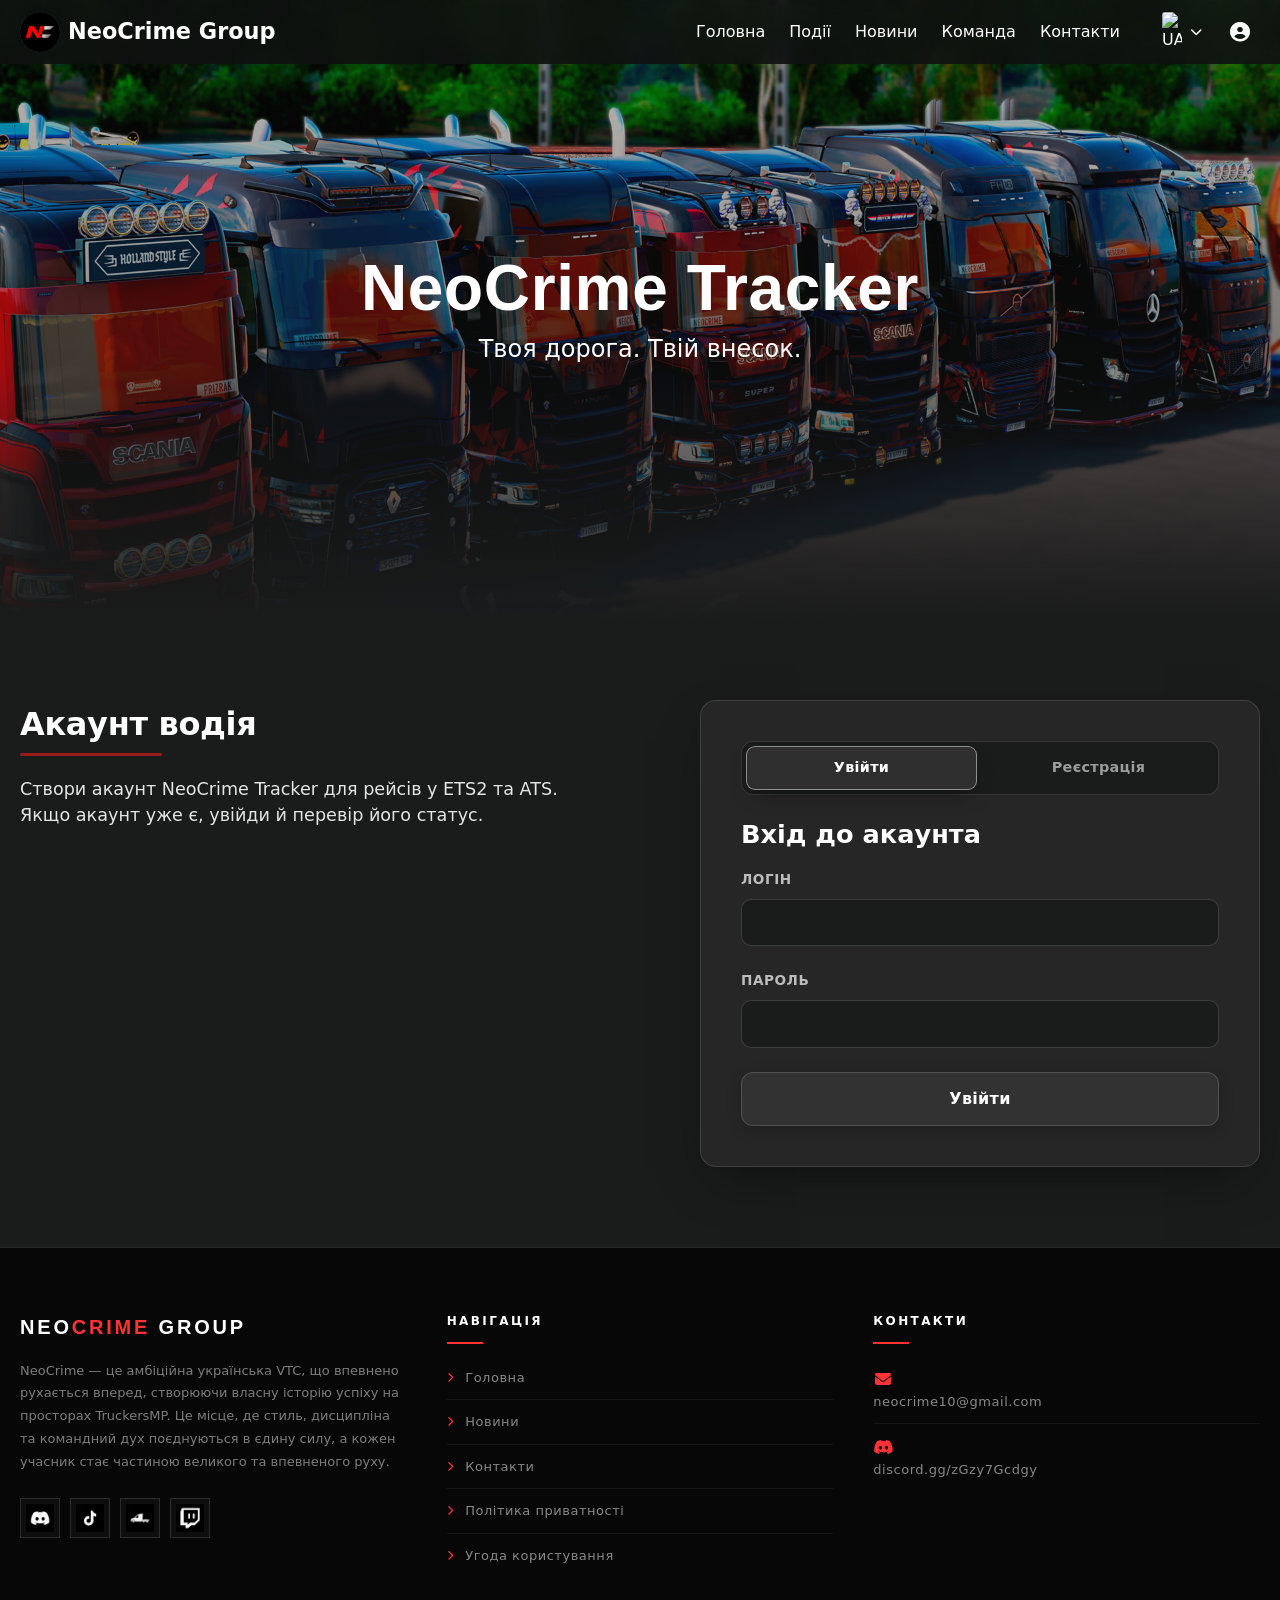
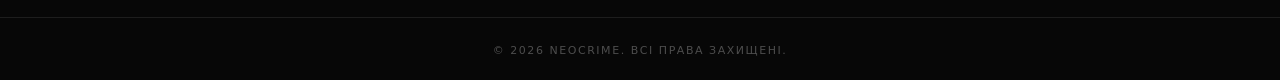
==== index.html @ faa4ca38 "Add files via upload" ====
<!DOCTYPE html>
<html lang="uk">
<head>
<meta charset="UTF-8">
<meta name="viewport" content="width=device-width, initial-scale=1.0">
<meta name="referrer" content="no-referrer">
<meta http-equiv="Content-Security-Policy" content="default-src 'none'; script-src 'self'; style-src 'self' https://fonts.googleapis.com https://cdnjs.cloudflare.com; font-src https://fonts.gstatic.com https://cdnjs.cloudflare.com; img-src 'self' data: https://flagcdn.com; connect-src https://api.neocrime.space; base-uri 'none'; form-action 'none'">
<link rel="icon" href="assets/logo.avif" type="image/avif">
<link rel="apple-touch-icon" href="assets/logo.avif">
<title>NeoCrime Tracker · Акаунт водія</title>
<meta name="description" content="NeoCrime Tracker — акаунт водія NeoCrime VTC для рейсів у ETS2 та ATS.">
<meta property="og:type" content="website">
<meta property="og:site_name" content="NeoCrime VTC">
<meta property="og:title" content="NeoCrime Tracker · Акаунт водія">
<meta property="og:description" content="NeoCrime Tracker — акаунт водія NeoCrime VTC для рейсів у ETS2 та ATS.">
<meta property="og:url" content="https://neocrime.space/tracker/">
<meta property="og:locale" content="uk_UA">
<meta property="og:locale:alternate" content="en_US">
<meta property="og:image" content="https://neocrime.space/images/logo.avif">
<meta name="theme-color" content="#000000">
<link rel="preconnect" href="https://fonts.googleapis.com">
<link rel="preconnect" href="https://fonts.gstatic.com" crossorigin>
<link href="https://fonts.googleapis.com/css2?family=Montserrat:wght@400;500;600;700;800&family=Orbitron:wght@600;700;800;900&display=swap" rel="stylesheet">
<link rel="stylesheet" href="https://cdnjs.cloudflare.com/ajax/libs/font-awesome/6.4.0/css/all.min.css">
<link rel="stylesheet" href="site.css">
<link rel="stylesheet" href="tracker.css">
<script src="site.js" defer></script>
<script src="tracker.js" defer></script>
</head>
<body>

<header class="site-header">
  <div class="header-inner">
    <a class="logo-link" href="https://neocrime.space/">
      <img alt="NeoCrime Logo" loading="lazy" width="40" height="40" decoding="async"
           src="assets/logo.avif">
      <h1>NeoCrime Group</h1>
    </a>

    <nav class="main-nav">
      <ul>
        <li><a class="nav-link" href="https://neocrime.space/">Головна</a></li>
        <li><a class="nav-link" href="/events">Події</a></li>
        <li><a class="nav-link" href="/news">Новини</a></li>
        <li><a class="nav-link" href="/team">Команда</a></li>
        <li><a class="nav-link" href="/contact">Контакти</a></li>
        <li class="header-actions">
          <div class="lang-switch-bw">
            <div class="current-lang">
              <img src="https://flagcdn.com/w40/ua.png" alt="UA">
              <i class="fas fa-chevron-down"></i>
            </div>
            <div class="lang-dropdown-bw">
              <a href="/tracker/eng"><img src="https://flagcdn.com/w40/gb.png" alt="EN"></a>
            </div>
          </div>
          <div class="account-switch-bw">
            <div class="current-account">
              <i class="fas fa-circle-user"></i>
            </div>
            <div class="account-dropdown-bw">
              <a href="https://api.neocrime.space/panel"><svg class="discord-icon" viewBox="0 0 127.14 96.36" xmlns="http://www.w3.org/2000/svg" width="16" height="16"><path fill="#5865F2" d="M107.7,8.07A105.15,105.15,0,0,0,81.47,0a72.06,72.06,0,0,0-3.36,6.83A97.68,97.68,0,0,0,49,6.83,72.37,72.37,0,0,0,45.64,0,105.89,105.89,0,0,0,19.39,8.09C2.79,32.65-1.71,56.6.54,80.21h0A105.73,105.73,0,0,0,32.71,96.36,77.7,77.7,0,0,0,39.6,85.25a68.42,68.42,0,0,1-10.85-5.18c.91-.66,1.8-1.34,2.66-2a75.57,75.57,0,0,0,64.32,0c.87.71,1.76,1.39,2.66,2a68.68,68.68,0,0,1-10.87,5.19,77,77,0,0,0,6.89,11.1A105.25,105.25,0,0,0,126.6,80.22h0C129.24,52.84,122.09,29.11,107.7,8.07ZM42.45,65.69C36.18,65.69,31,60,31,53s5-12.74,11.43-12.74S54,46,53.89,53,48.84,65.69,42.45,65.69Zm42.24,0C78.41,65.69,73.25,60,73.25,53s5-12.74,11.44-12.74S96.23,46,96.12,53,91.08,65.69,84.69,65.69Z"/></svg> Адмін панель</a>
            </div>
          </div>
        </li>
      </ul>
    </nav>

    <button class="burger-btn" aria-label="Меню">
      <svg viewBox="0 0 448 512" xmlns="http://www.w3.org/2000/svg">
        <path d="M0 96C0 78.3 14.3 64 32 64l384 0c17.7 0 32 14.3 32 32s-14.3 32-32 32L32 128C14.3 128 0 113.7 0 96zM0 256c0-17.7 14.3-32 32-32l384 0c17.7 0 32 14.3 32 32s-14.3 32-32 32L32 288c-17.7 0-32-14.3-32-32zM448 416c0 17.7-14.3 32-32 32L32 448c-17.7 0-32-14.3-32-32s14.3-32 32-32l384 0c17.7 0 32 14.3 32 32z"></path>
      </svg>
    </button>
  </div>
</header>

<div class="hero-photo-wrap">
  <img src="assets/hero.avif" alt="NeoCrime Tracker" loading="eager">
  <div class="hero-content">
    <h1>NeoCrime Tracker</h1>
    <p>Твоя дорога. Твій внесок.</p>
  </div>
</div>

<main class="tracker-section">
  <div class="tracker-grid">
    <div class="tracker-intro reveal">
      <h2>Акаунт водія</h2>
      <p>Створи акаунт NeoCrime Tracker для рейсів у ETS2 та ATS. Якщо акаунт уже є, увійди й перевір його статус.</p>
    </div>

    <section class="tracker-card reveal" aria-labelledby="account-title">
      <div class="modes" id="modes">
        <button type="button" data-mode="login" aria-controls="login" aria-pressed="true"><span data-i18n="login">Увійти</span></button>
        <button type="button" data-mode="register" aria-controls="register" aria-pressed="false"><span data-i18n="register">Реєстрація</span></button>
      </div>
      <h3 id="account-title">Вхід до акаунта</h3>
      <p id="notice" class="notice" role="status" aria-live="polite" hidden></p>

      <form id="login">
        <div class="form-field">
          <label for="login-username" data-i18n="username">Логін</label>
          <input id="login-username" name="login" type="text" autocomplete="username" required maxlength="32">
        </div>
        <div class="form-field">
          <label for="login-password" data-i18n="password">Пароль</label>
          <input id="login-password" name="password" type="password" autocomplete="current-password" required maxlength="128">
        </div>
        <button class="btn-hero btn-hero-primary" type="submit"><span data-i18n="login">Увійти</span></button>
      </form>

      <section id="register" hidden>
        <div id="verify">
          <p class="muted" data-i18n="discordHelp">Підтвердь Discord, щоб прив’язати його до свого акаунта трекера.</p>
          <button class="btn-hero btn-hero-discord" id="discord" type="button"><span data-i18n="discord">Підтвердити Discord</span></button>
          <button class="btn-hero" id="cancel" type="button" hidden><span data-i18n="cancel">Скасувати</span></button>
        </div>
        <form id="application" hidden>
          <p class="verified"><span><span data-i18n="verified">Discord підтверджено</span><strong id="discord-name"></strong></span></p>
          <div class="form-field">
            <label for="reg-login" data-i18n="username">Логін</label>
            <input id="reg-login" name="login" type="text" autocomplete="username" required minlength="3" maxlength="32" pattern="[a-zA-Z0-9][a-zA-Z0-9_.\-]{2,31}" aria-describedby="login-hint">
            <small class="hint" id="login-hint" data-i18n="loginHint">3–32 символи. Латиниця, цифри, крапка, дефіс і підкреслення.</small>
          </div>
          <div class="form-field">
            <label for="reg-nickname" data-i18n="nickname">Нікнейм</label>
            <input id="reg-nickname" name="nickname" type="text" autocomplete="nickname" required minlength="2" maxlength="40">
          </div>
          <div class="form-field">
            <label for="reg-password" data-i18n="password">Пароль</label>
            <input id="reg-password" name="password" type="password" autocomplete="new-password" required minlength="8" maxlength="128" aria-describedby="password-hint">
            <small class="hint" id="password-hint" data-i18n="passwordHint">Щонайменше 8 символів.</small>
          </div>
          <button class="btn-hero btn-hero-primary" type="submit"><span data-i18n="submit">Подати заявку</span></button>
          <button class="btn-hero" id="reconnect" type="button"><span data-i18n="reconnect">Змінити Discord</span></button>
        </form>
      </section>

      <section id="profile" hidden>
        <p id="nickname" class="nickname"></p>
        <p id="handle" class="muted"></p>
        <p id="account-state" class="account-state"></p>
        <p id="reason" class="muted" hidden></p>
        <div class="profile-actions">
          <button class="btn-hero btn-hero-primary" id="refresh" type="button"><span data-i18n="refresh">Оновити статус</span></button>
          <button class="btn-hero" id="logout" type="button"><span data-i18n="logout">Вийти</span></button>
        </div>
      </section>
      <noscript>Для входу й реєстрації потрібен JavaScript. / Sign-in and registration require JavaScript.</noscript>
    </section>
  </div>
</main>

<footer class="site-footer">
  <div class="footer-container">

    <div class="footer-col about-col">
      <div class="footer-logo">Neo<span>Crime</span>&nbsp;Group</div>
      <p>NeoCrime — це амбіційна українська VTC, що впевнено рухається вперед, створюючи власну історію успіху на просторах TruckersMP. Це місце, де стиль, дисципліна та командний дух поєднуються в єдину силу, а кожен учасник стає частиною великого та впевненого руху.</p>

      <div class="social-img-links">
        <a href="https://discord.gg/zGzy7Gcdgy" target="_blank"><img src="assets/social/1.avif" alt="Discord"></a>
        <a href="https://www.tiktok.com/@neocrime_vtc" target="_blank"><img src="assets/social/2.avif" alt="TikTok"></a>
        <a href="https://truckersmp.com/vtc/85940" target="_blank"><img src="assets/social/3.avif" alt="TruckersMP"></a>
        <a href="https://www.twitch.tv/neocrime_vtc" target="_blank"><img src="assets/social/4.avif" alt="TruckersHub"></a>
      </div>
    </div>

    <div class="footer-col nav-col">
      <h4>Навігація</h4>
      <ul>
        <li><a href="https://neocrime.space/">Головна</a></li>
        <li><a href="/news">Новини</a></li>
        <li><a href="/contact">Контакти</a></li>
        <li><a href="/privacy">Політика приватності</a></li>
        <li><a href="/terms">Угода користування</a></li>
      </ul>
    </div>

    <div class="footer-col contact-col">
      <h4>Контакти</h4>
      <ul>
        <li><i class="fas fa-envelope"></i> <a href="mailto:neocrime10@gmail.com">neocrime10@gmail.com</a></li>
        <li><i class="fab fa-discord"></i> <a href="https://discord.gg/zGzy7Gcdgy" target="_blank">discord.gg/zGzy7Gcdgy</a></li>
      </ul>
    </div>

  </div>

  <div class="footer-bottom">
    <p>&copy; 2026 NeoCrime. Всі права захищені.</p>
  </div>
</footer>

</body>
</html>
---- site.css ----
/* NeoCrime site styles — taken verbatim from index.html */

  *{ box-sizing: border-box; margin: 0; padding: 0; -webkit-tap-highlight-color: transparent; }

  :root{
    /* ===== Колірна палітра NeoCrime ===== */
    --primary: 0 72% 35%;            /* основний темно-червоний акцент (текст/іконки) */
    --primary-foreground: 0 0% 100%;
    --bg-dark: 0 0% 6%;              /* майже чорний фон сторінки */
  }

  html, body{
    width: 100%;
    overflow-x: hidden;
  }

  body{
  background-color: #1a1b1b; /* Новый тёмно-серый цвет */
  color: #fff;
  font-family: 'Montserrat', ui-sans-serif, system-ui, -apple-system, sans-serif;
  line-height: 1.5;
}

  a{ color: inherit; text-decoration: none; }
  button{ font: inherit; cursor: pointer; }

  .text-primary{ color: hsl(var(--primary)); }

  .site-header{
  position: fixed;
  top: 0;
  left: 0;
  z-index: 50;
  width: 100%;
  padding: 0.75rem 1.25rem;
  background-color: rgba(15, 16, 16, 0.88); /* Цвет #1a1b1b, затемнено и менее прозрачно */
  backdrop-filter: blur(14px);
  -webkit-backdrop-filter: blur(14px);
}
  .header-inner{
    display: flex;
    justify-content: space-between;
    align-items: center;
    width: 100%;
    max-width: 1552px;
    margin: 0 auto;
  }
  .logo-link{
    display: flex;
    align-items: center;
    gap: 0.5rem;
  }
  .logo-link img{
    width: 40px;
    height: 40px;
    border-radius: 9999px;
    display: block;
    background-color: rgba(255,255,255,0.08);
  }
  .logo-link h1{
    font-size: 1.4rem;
    font-weight: 700;
    color: #fff;
  }
  .main-nav ul{
    align-items: center;
    display: flex;
    gap: 1.5rem;
    list-style: none;
  }
  @media (max-width: 768px){
    .main-nav ul{ align-items: stretch; }
  }

  /* Оновлені посилання хедера з анімацією підкреслення */
  .nav-link{
    color: #fff;
    font-weight: 500;
    position: relative;
    padding-bottom: 4px;
  }
  .nav-link::after{
    content: '';
    position: absolute;
    width: 0;
    height: 2px;
    bottom: 0;
    left: 0;
    background-color: hsl(var(--primary)); /* Тёмно-красная полоска */
    transition: width 0.3s ease;
  }
  .nav-link:hover::after{
    width: 100%;
  }

  /* Обгортка для перемикача мови + кнопки акаунту —
     тримає їх в один горизонтальний ряд і на десктопі, і на мобілці */
  .header-actions{
    display: flex;
    align-items: center;
    gap: 0.5rem;
    margin-left: 0.5rem;
  }

  /* ===== ПЕРЕМИКАЧ МОВИ ===== */
.lang-switch-bw {
    position: relative;
    display: flex;
    align-items: center;
    height: 40px;
    padding: 0 10px;
    border: none;
    border-radius: 9999px;
    cursor: pointer;
    transition: 0.3s;
  }
  .lang-switch-bw:hover {
    background-color: rgba(255, 255, 255, 0.1);
  }
  .current-lang {
    display: flex;
    align-items: center;
    gap: 8px;
  }
  .current-lang img, .lang-dropdown-bw img {
    width: 20px;
    height: auto;
    border-radius: 3px;
    display: block;
  }
  .current-lang i {
    font-size: 12px;
    color: #ffffff;
    transition: 0.3s;
  }
  .lang-switch-bw:hover .current-lang i {
    transform: rotate(180deg);
  }
  .lang-dropdown-bw {
    position: absolute;
    top: 140%;
    left: 50%;
    transform: translateX(-50%) translateY(10px);
    background: rgba(12, 12, 12, 0.95);
    border: 1px solid rgba(255, 255, 255, 0.1);
    border-radius: 15px;
    padding: 10px 15px;
    display: flex;
    flex-direction: column;
    align-items: center;
    gap: 10px;
    opacity: 0;
    visibility: hidden;
    transition: all 0.3s ease;
    backdrop-filter: blur(5px);
  }
  .lang-switch-bw:hover .lang-dropdown-bw {
    opacity: 1;
    visibility: visible;
    transform: translateX(-50%) translateY(0);
  }
  .lang-dropdown-bw a {
    display: block;
    transition: 0.3s;
  }
  .lang-dropdown-bw a:hover {
    transform: scale(1.15);
  }
  .account-switch-bw {
    position: relative;
    display: flex;
    align-items: center;
    justify-content: center;
    width: 40px;
    height: 40px;
    border: none;
    border-radius: 50%;
    cursor: pointer;
    transition: 0.3s;
  }
  .account-switch-bw:hover { background-color: rgba(255, 255, 255, 0.1); }
  .current-account { display: flex; align-items: center; }
  .current-account i.fa-circle-user { font-size: 20px; color: #ffffff; }
  .account-dropdown-bw {
    position: absolute;
    top: 140%;
    left: 50%;
    transform: translateX(-50%) translateY(10px);
    background: rgba(12, 12, 12, 0.95);
    border: 1px solid rgba(255, 255, 255, 0.1);
    border-radius: 15px;
    padding: 8px;
    min-width: 220px;
    display: flex;
    flex-direction: column;
    gap: 4px;
    opacity: 0;
    visibility: hidden;
    transition: all 0.3s ease;
    backdrop-filter: blur(5px);
    z-index: 60;
  }
  .account-switch-bw:hover .account-dropdown-bw {
    opacity: 1;
    visibility: visible;
    transform: translateX(-50%) translateY(0);
  }
  .account-dropdown-bw a {
    display: flex;
    align-items: center;
    gap: 10px;
    padding: 10px 14px;
    border-radius: 10px;
    font-size: 14px;
    font-weight: 500;
    color: #e5e5e5;
    white-space: nowrap;
    transition: 0.3s;
  }
  .account-dropdown-bw a:hover { background-color: rgba(255, 255, 255, 0.08); color: #fff; }
  .account-dropdown-bw a i { color: hsl(var(--primary)); font-size: 13px; width: 16px; text-align: center; }


  .burger-btn{
    display: none;
    background: transparent;
    border: none;
    padding: 0.5rem;
    border-radius: 9999px;
    transition: background-color 0.2s ease;
  }
  /* hover-стиль лише для пристроїв із реальним курсором (миша) —
     на дотикових екранах :hover інакше "залипає" після тапу */
  @media (hover: hover) {
    .burger-btn:hover{ background-color: rgba(255,255,255,0.08); }
  }
  .burger-btn svg{ width: 28px; height: 28px; fill: #fff; }

  @media (max-width: 768px){
    .main-nav{ display: none; }
    .burger-btn{ display: flex; }

    /* ДОДАНО: бургер-меню */
    .main-nav.active{
      display: block;
      position: absolute;
      top: 100%;
      left: 0;
      width: 100%;
      background: rgba(15, 16, 16, 0.97);
      backdrop-filter: blur(14px);
      -webkit-backdrop-filter: blur(14px);
    }
    .main-nav.active ul{
      flex-direction: column;
      gap: 0;
      padding: 0.5rem 1.25rem 1.25rem;
    }
    .main-nav.active .nav-link{
      display: block;
      padding: 0.85rem 0;
      border-bottom: 1px solid rgba(255,255,255,0.08);
    }
    .main-nav.active .header-actions{
      justify-content: center;
      gap: 1rem;
      margin: 1rem 0 0.25rem;
    }
    body.nav-open{ overflow: hidden; }
  }

  .hero-video-wrap{
  position: relative;
  width: 100%;
  height: 620px;
  overflow: hidden;
  background-color: #1a1b1b; /* Цвет под видео */
}

/* Плавный бесшовный переход из видео в новый фон страницы */
.hero-video-wrap::after{
  content: "";
  position: absolute;
  inset: 0;
  background: linear-gradient(180deg, rgba(26, 27, 27, 0.1) 0%, rgba(26, 27, 27, 0.4) 60%, rgba(26, 27, 27, 1) 100%);
  z-index: 20;
  pointer-events: none;
}
  .hero-video-wrap video{
    position: absolute;
    top: 0;
    left: 0;
    width: 100%;
    height: 100%;
    object-fit: cover;
  }

  /* ===== КНОПКА ЗВУКУ НА ВІДЕО ===== */
  .sound-toggle-btn{
    position: absolute;
    bottom: 24px;
    right: 24px;
    z-index: 45;
    width: 44px;
    height: 44px;
    box-sizing: border-box;
    display: flex;
    align-items: center;
    justify-content: center;
    background: rgba(90, 90, 90, 0.4);
    border: none;
    outline: none;
    border-radius: 12px;
    backdrop-filter: blur(8px);
    -webkit-backdrop-filter: blur(8px);
    cursor: pointer;
    padding: 0;
    box-shadow: 0 4px 15px rgba(0, 0, 0, 0.2);
    transform-origin: 50% 50%;
    transform: scale(1);
    transition: background 0.35s ease, box-shadow 0.35s ease, transform 0.28s cubic-bezier(0.34, 1.56, 0.64, 1);
  }
  .sound-toggle-btn:focus-visible{
    box-shadow: 0 4px 15px rgba(0, 0, 0, 0.25), 0 0 0 2px rgba(255, 255, 255, 0.4);
  }
  .sound-toggle-btn:hover{
    background: rgba(110, 110, 110, 0.5);
    box-shadow: 0 6px 18px rgba(0, 0, 0, 0.28);
    transform: scale(1.08);
  }
  .sound-toggle-btn:active{
    transform: scale(0.9);
    transition-duration: 0.12s;
  }
  .sound-toggle-btn svg{
    position: absolute;
    top: 50%;
    left: 50%;
    width: 22px;
    height: 22px;
    transform-origin: 50% 50%;
    transition: opacity 0.32s ease, transform 0.32s cubic-bezier(0.34, 1.56, 0.64, 1), color 0.35s ease;
  }
  .sound-toggle-btn .icon-on{
    opacity: 1;
    color: #ffffff;
    transform: translate(-50%, -50%) scale(1) rotate(0deg);
  }
  .sound-toggle-btn .icon-off{
    opacity: 0;
    color: hsl(var(--primary));
    transform: translate(-50%, -50%) scale(0.5) rotate(-20deg);
  }
  .sound-toggle-btn.is-muted .icon-on{
    opacity: 0;
    transform: translate(-50%, -50%) scale(0.5) rotate(20deg);
  }
  .sound-toggle-btn.is-muted .icon-off{
    opacity: 1;
    transform: translate(-50%, -50%) scale(1) rotate(0deg);
  }
  @media (max-width: 767px){
    .sound-toggle-btn{
      bottom: 16px;
      right: 16px;
      width: 40px;
      height: 40px;
    }
  }
  
  .hero-content{
    position: absolute;
    inset: 0;
    display: flex;
    flex-direction: column;
    justify-content: center;
    align-items: center;
    z-index: 30;
    text-align: center;
    padding: 0 1rem;
  }
  .hero-content h1{
    font-size: 2.75rem;
    font-weight: 800;
    color: #fff;
    letter-spacing: -0.02em;
  }
  .hero-content h1 .hero-emoji{
    display: inline-block;
    height: 0.78em;
    width: auto;
    vertical-align: -0.08em;
    margin-left: 0.18em;
  }
  .hero-content p{
    margin-top: 0.5rem;
    font-size: 1.15rem;
    color: #fff;
    font-weight: 500;
  }
  @media (min-width: 768px){
    .hero-content h1{ font-size: 4rem; }
    .hero-content p{ font-size: 1.5rem; }
  }

  .hero-buttons{
    display: flex;
    gap: 1rem;
    margin-top: 2rem;
  }

  /* ===== ЄДИНИЙ СТИЛЬ КНОПОК ===== */
  .btn-hero {
    display: inline-block;
    padding: 14px 32px;
    font-size: 16px;
    font-weight: 600;
    color: #ffffff;
    background: rgba(255, 255, 255, 0.06);
    border: 1px solid rgba(255, 255, 255, 0.15);
    border-radius: 12px;
    backdrop-filter: blur(8px);
    -webkit-backdrop-filter: blur(8px);
    transition: background 0.35s cubic-bezier(0.23, 1, 0.32, 1), border-color 0.35s cubic-bezier(0.23, 1, 0.32, 1), box-shadow 0.35s cubic-bezier(0.23, 1, 0.32, 1);
    text-align: center;
    text-decoration: none;
    letter-spacing: 0.3px;
    box-shadow: 0 4px 15px rgba(0, 0, 0, 0.2);
    cursor: pointer;
    white-space: nowrap;
  }

  .btn-hero:hover {
    background: rgba(255, 255, 255, 0.12);
    border-color: rgba(255, 255, 255, 0.4);
    box-shadow: 0 8px 30px rgba(0, 0, 0, 0.3);
    color: #ffffff;
  }

  .btn-hero:active {
    background: rgba(255, 255, 255, 0.16);
  }

  @media (max-width: 480px){
    .btn-hero{
      padding: 12px 20px;
      font-size: 14px;
    }
  }

  /* ===== ABOUT US & STATS ===== */
  .about-section{
    width: 100%;
    max-width: 1552px;
    margin: 0 auto;
    padding: 4rem 1.25rem;
  }
  .custom-underline{
    position: relative;
    display: inline-block;
    font-size: 2rem;
    font-weight: 700;
    padding-bottom: 0.5rem;
    letter-spacing: -0.01em;
  }
  .custom-underline::after{
    content: "";
    position: absolute;
    left: 0;
    bottom: 0;
    width: 60%;
    height: 3px;
    background: hsl(var(--primary));
    border-radius: 2px;
  }
  .about-text{
    margin-top: 1.25rem;
    color: #e5e5e5;
    font-size: 1.1rem;
    max-width: 900px;
  }

  /* Стили для блока красивых белых чисел (как на референсе) */
  .stats-grid {
    display: flex;
    flex-wrap: wrap;
    justify-content: center;
    gap: 2rem;
    margin-top: 4.5rem;
    text-align: center;
  }
  .stats-grid .stat-item {
    flex: 0 1 200px;
  }
  .stat-item {
    display: flex;
    flex-direction: column;
    gap: 0.35rem;
    align-items: center;
    text-align: center;
  }
  .stat-number {
    font-size: 3rem;
    font-weight: 700;
    color: #ffffff; /* Белые числа */
    line-height: 1;
    letter-spacing: -0.02em;
  }
  .stat-label {
    font-size: 0.95rem;
    color: #9c9c9c; /* Серые аккуратные подписи */
    font-weight: 500;
  }

  @media (max-width: 992px) {
    .stats-grid {
      gap: 2.5rem 1.5rem;
    }
  }
  @media (max-width: 480px) {
    .stats-grid {
      gap: 2rem;
    }
    .stat-number {
      font-size: 2.5rem;
    }
  }

  /* ===== БЛОК НАШІ ПЕРЕВАГИ ===== */
  .benefits-section {
    width: 100%;
    max-width: 1552px;
    margin: 0 auto;
    padding: 5rem 1.25rem;
    text-align: left; /* Выравнивание по левому краю как в Про нас */
  }
  .benefits-header {
    margin-bottom: 3.5rem;
  }
  .benefits-header h2 {
    font-size: 2rem; /* Размер 1 в 1 как в Про нас */
    font-weight: 700;
    position: relative;
    display: inline-block;
    padding-bottom: 0.5rem;
    letter-spacing: -0.01em;
    color: #fff;
  }
  .benefits-header h2::after {
    content: "";
    position: absolute;
    bottom: 0;
    left: 0; /* Линия начинается слева */
    width: 60%; /* Длина линии 1 в 1 как в Про нас */
    height: 3px;
    background: hsl(var(--primary)); /* Красная полоска */
    border-radius: 2px;
  }
  .benefits-subtitle {
    margin-top: 1.25rem; /* Отступ и стиль текста 1 в 1 как в Про нас */
    color: #e5e5e5;
    font-size: 1.1rem;
    max-width: 900px;
    font-weight: 400;
  }
  .benefits-grid {
    display: grid;
    grid-template-columns: repeat(4, 1fr);
    gap: 1.5rem;
  }
  .benefit-card {
    background-color: #262626;
    backdrop-filter: blur(8px);
    -webkit-backdrop-filter: blur(8px);
    border: 1px solid rgba(255, 255, 255, 0.12);
    border-radius: 12px;
    overflow: hidden;
    text-align: left;
    display: flex;
    flex-direction: column;
    position: relative;
    cursor: pointer;
    transition: transform 0.3s cubic-bezier(0.25, 1, 0.5, 1);
  }
  /* Анимация увеличения карточки преимуществ */
  
  /* Красная полоска на дне карточки преимуществ */
  .benefit-card::after {
    content: "";
    position: absolute;
    bottom: 0;
    left: 0;
    width: 0;
    height: 4px;
    background-color: hsl(var(--primary));
    transition: width 0.3s ease;
  }
  .benefit-card:hover::after {
    width: 100%;
  }
  .benefit-img {
    width: 100%;
    height: 180px;
    object-fit: cover;
    display: block;
  }
  .benefit-content {
    padding: 1.5rem;
    display: flex;
    flex-direction: column;
    gap: 0.4rem;
  }
  .benefit-num {
    font-size: 0.85rem;
    font-weight: 700;
    color: hsl(var(--primary)); /* Красный цвет для номера */
  }
  .benefit-title {
    font-size: 1.15rem;
    font-weight: 700;
    text-transform: uppercase;
    letter-spacing: 0.02em;
    color: #fff;
  }
  .benefit-desc {
    font-size: 0.9rem;
    color: #bcbcbc;
    line-height: 1.6;
    margin-top: 0.25rem;
  }

  /* Адаптивность для планшетов и мобилок */
  @media (max-width: 1024px) {
    .benefits-grid {
      grid-template-columns: repeat(2, 1fr);
      gap: 1.5rem;
    }
  }
  @media (max-width: 640px) {
    .benefits-grid {
      grid-template-columns: 1fr;
    }
    .benefits-header h2 {
      font-size: 2rem;
    }
  }
/* ===== БЛОК ОСТАННІ НОВИНИ ===== */
  .news-section {
    width: 100%;
    max-width: 1552px;
    margin: 0 auto;
    padding: 5rem 1.25rem;
    text-align: left;
  }
  /* Флекс-контейнер для заголовка и кнопки "Всі новини" */
  .news-header-flex {
    display: flex;
    justify-content: space-between;
    align-items: center;
    gap: 1.5rem;
  }
  /* btn-all-news використовує стиль btn-hero */
  .btn-all-news {
    display: inline-block;
    padding: 14px 32px;
    font-size: 16px;
    font-weight: 600;
    color: #ffffff;
    background: rgba(255, 255, 255, 0.06);
    border: 1px solid rgba(255, 255, 255, 0.15);
    border-radius: 50px;
    backdrop-filter: blur(8px);
    -webkit-backdrop-filter: blur(8px);
    transition: all 0.4s cubic-bezier(0.23, 1, 0.32, 1);
    text-align: center;
    text-decoration: none;
    letter-spacing: 0.3px;
    box-shadow: 0 4px 15px rgba(0, 0, 0, 0.2);
    white-space: nowrap;
  }
  .btn-all-news:hover {
    background: rgba(255, 255, 255, 0.12);
    border-color: rgba(255, 255, 255, 0.4);
    transform: scale(1.06);
    box-shadow: 0 8px 30px rgba(0, 0, 0, 0.3);
    color: #ffffff;
  }
  .btn-all-news:active {
    transform: scale(0.97);
  }

  /* Адаптивность шапки новостей для мобилок */
  @media (max-width: 640px) {
    .news-header-flex {
      flex-direction: column;
      align-items: flex-start;
      gap: 1.25rem;
    }
    .btn-all-news {
      width: 100%; /* На мобилках кнопка растянется во всю ширину для удобства нажатия */
    }
  }
  .news-grid {
    display: grid;
    grid-template-columns: repeat(3, 1fr);
    gap: 1.5rem;
    margin-top: 3.5rem;
  }
  .news-card {
    background-color: #262626;
    backdrop-filter: blur(8px);
    -webkit-backdrop-filter: blur(8px);
    border: 1px solid rgba(255, 255, 255, 0.12);
    border-radius: 12px;
    overflow: hidden;
    text-align: left;
    display: flex;
    flex-direction: column;
    position: relative;
    cursor: pointer;
    transition: transform 0.3s cubic-bezier(0.25, 1, 0.5, 1);
  }
  /* Анимация увеличения карточки */
  
  /* Анимация красной полоски слева направо на дне карточки */
  .news-card::after {
    content: "";
    position: absolute;
    bottom: 0;
    left: 0;
    width: 0;
    height: 4px;
    background-color: hsl(var(--primary));
    transition: width 0.3s ease;
  }
  .news-card:hover::after {
    width: 100%;
  }
  .news-img {
    width: 100%;
    height: 200px;
    object-fit: cover;
    display: block;
  }
  .news-content {
    padding: 1.5rem;
    display: flex;
    flex-direction: column;
    flex-grow: 1;
  }
  .news-title {
    font-size: 1.25rem;
    font-weight: 700;
    color: #fff;
    line-height: 1.3;
    margin-bottom: 0.5rem;
  }
  .news-summary {
    font-size: 0.95rem;
    color: #bcbcbc;
    line-height: 1.5;
    margin-bottom: 1rem;
    flex-grow: 1;
  }
  .news-divider {
    border: none;
    height: 1px;
    background-color: rgba(255, 255, 255, 0.1);
    margin-bottom: 0.75rem;
  }
  .news-meta {
    font-size: 0.85rem;
    color: #9c9c9c;
    font-weight: 500;
    margin-bottom: 0.75rem;
  }
  .news-more {
    font-size: 0.9rem;
    font-weight: 700;
    color: hsl(var(--primary));
    text-transform: uppercase;
    letter-spacing: 0.05em;
  }

  /* ===== МОДАЛЬНЕ ВІКНО НОВИНИ ===== */
  html.modal-open, html.modal-open body { overflow: hidden; }
  .modal-overlay {
    position: fixed;
    inset: 0;
    z-index: 1000;
    background-color: rgba(8, 8, 10, 0.82);
    backdrop-filter: blur(10px);
    -webkit-backdrop-filter: blur(10px);
    display: flex;
    justify-content: center;
    align-items: center;
    padding: 2rem;
    opacity: 0;
    pointer-events: none;
    overscroll-behavior: contain;
    transition: opacity 0.3s ease;
  }
  .modal-overlay.active { opacity: 1; pointer-events: all; }
  .modal-content {
    background: linear-gradient(180deg, #1f2021 0%, #161717 100%);
    border: 1px solid rgba(255, 255, 255, 0.08);
    border-radius: 20px;
    max-width: 980px;
    width: 100%;
    max-height: 90vh;
    position: relative;
    overflow: hidden;
    display: flex;
    box-shadow: 0 30px 80px rgba(0, 0, 0, 0.65), 0 0 0 1px rgba(255, 255, 255, 0.03);
    transform: translateY(24px) scale(0.97);
    transition: transform 0.4s cubic-bezier(0.22, 1, 0.36, 1);
  }
  .modal-overlay.active .modal-content { transform: none; }
  .modal-scroll {
    width: 100%;
    max-height: 90vh;
    overflow-y: auto;
    overscroll-behavior: contain;
    scrollbar-width: thin;
    scrollbar-color: rgba(255, 255, 255, 0.2) transparent;
  }
  .modal-scroll::-webkit-scrollbar { width: 8px; }
  .modal-scroll::-webkit-scrollbar-thumb { background: rgba(255, 255, 255, 0.18); border-radius: 8px; }
  .modal-close {
    position: absolute;
    top: 1.1rem;
    right: 1.1rem;
    z-index: 10;
    width: 42px;
    height: 42px;
    border-radius: 50%;
    display: flex;
    justify-content: center;
    align-items: center;
    font-size: 1.6rem;
    line-height: 1;
    color: #fff;
    cursor: pointer;
    background: rgba(15, 15, 17, 0.6);
    backdrop-filter: blur(8px);
    -webkit-backdrop-filter: blur(8px);
    border: 1px solid rgba(255, 255, 255, 0.18);
    transition: background 0.2s, transform 0.3s cubic-bezier(0.34, 1.56, 0.64, 1);
  }
  .modal-close:hover { background: hsl(var(--primary)); transform: rotate(90deg); }
  .modal-hero { position: relative; }
  .modal-hero-img {
    width: 100%;
    height: clamp(220px, 42vh, 440px);
    object-fit: cover;
    display: block;
  }
  .modal-hero::after {                       /* м'яке розчинення фото в тло, без смужки */
    content: "";
    position: absolute;
    inset: auto 0 0 0;
    height: 55%;
    background: linear-gradient(180deg, transparent 0%, #1f2021 100%);
    pointer-events: none;
  }
  .modal-inner-body {
    position: relative;
    z-index: 1;
    padding: 0 3rem 3rem;
    margin-top: -2.5rem;
  }
  .modal-inner-meta {
    display: flex;
    flex-wrap: wrap;
    gap: 0.5rem 1rem;
    font-size: 0.85rem;
    font-weight: 600;
    color: #cfcfcf;
    margin-bottom: 1rem;
  }
  .modal-inner-meta span { color: #9c9c9c; }
  .modal-inner-title {
    font-size: clamp(1.7rem, 3.6vw, 2.5rem);
    font-weight: 800;
    line-height: 1.15;
    letter-spacing: -0.015em;
    color: #fff;
    margin: 0 0 0.9rem;
  }
  .modal-inner-subtitle {
    font-size: clamp(1.05rem, 1.8vw, 1.25rem);
    font-weight: 500;
    line-height: 1.5;
    color: #b9b9bd;
    margin: 0 0 1.75rem;
    padding-left: 1rem;
    border-left: 2px solid hsl(var(--primary) / 0.7);
  }
  .modal-inner-subtitle:empty { display: none; }
  .modal-divider {
    height: 1px;
    border: 0;
    margin: 0 0 1.75rem;
    background: linear-gradient(90deg, rgba(255,255,255,0.18), rgba(255,255,255,0));
  }
  .modal-inner-desc {
    font-size: 1.08rem;
    color: #e4e4e6;
    line-height: 1.8;
    overflow-wrap: anywhere;
  }
  .modal-inner-desc p { margin-bottom: 1.25rem; }
  .modal-inner-desc p:last-child { margin-bottom: 0; }
  .modal-inner-desc img { max-width: 100%; height: auto; border-radius: 12px; margin: 1rem 0; }
  .modal-inner-desc a { color: hsl(var(--primary)); text-decoration: underline; text-underline-offset: 3px; }

  /* Адаптивность для новостей */
  @media (max-width: 992px) {
    .news-grid { grid-template-columns: repeat(2, 1fr); }
  }
  @media (max-width: 640px) {
    .news-grid { grid-template-columns: 1fr; }
    .modal-overlay { padding: 0.75rem; }
    .modal-content { border-radius: 16px; max-height: 94vh; }
    .modal-scroll { max-height: 94vh; }
    .modal-inner-body { padding: 0 1.25rem 1.75rem; }
    .modal-close { top: 0.7rem; right: 0.7rem; width: 38px; height: 38px; }
  }
  @media (max-width: 640px) {
    .benefits-grid {
      grid-template-columns: 1fr;
    }
    .benefits-header h2 {
      font-size: 1.75rem; /* Чуть уменьшаем на мобилках, так как базовый стал меньше */
    }
  }

  /* ===== БЛОК НАШІ ПОДІЇ ===== */
  .events-section {
    width: 100%;
    max-width: 1552px;
    margin: 0 auto;
    padding: 5rem 1.25rem;
    text-align: left;
  }
  .events-grid {
    display: grid;
    grid-template-columns: repeat(3, 1fr);
    gap: 1.5rem;
    margin-top: 3.5rem;
  }
  .event-card {
    background-color: #262626;
    backdrop-filter: blur(8px);
    -webkit-backdrop-filter: blur(8px);
    border: 1px solid rgba(255, 255, 255, 0.12);
    border-radius: 12px;
    overflow: hidden;
    text-align: left;
    display: flex;
    flex-direction: column;
    position: relative;
    transition: transform 0.3s cubic-bezier(0.25, 1, 0.5, 1);
  }
  /* Анимации карточки (как у новостей) */
  
  .event-card::after {
    content: "";
    position: absolute;
    bottom: 0;
    left: 0;
    width: 0;
    height: 4px;
    background-color: hsl(var(--primary));
    transition: width 0.3s ease;
  }
  .event-card:hover::after {
    width: 100%;
  }
  .event-img {
    width: 100%;
    height: 200px;
    object-fit: cover;
    display: block;
  }
  .event-content {
    padding: 1.5rem;
    display: flex;
    flex-direction: column;
    flex-grow: 1;
  }
  .event-title {
    font-size: 1.25rem;
    font-weight: 700;
    color: #fff;
    line-height: 1.3;
    margin-bottom: 1.25rem;
    min-height: 2.6rem; /* Выравнивает высоту, если заголовки разной длины */
    display: -webkit-box;
    -webkit-line-clamp: 2;
    -webkit-box-orient: vertical;
    overflow: hidden;
  }
  .event-details {
    display: flex;
    flex-direction: column;
    gap: 0.75rem;
    font-size: 0.95rem;
    color: #bcbcbc;
    margin-bottom: 1.75rem;
    flex-grow: 1;
  }
  .event-detail-item {
    display: flex;
    align-items: center;
    gap: 0.6rem;
  }
  .event-detail-item svg {
    color: hsl(var(--primary)); /* Иконки в цвет бренда */
    flex-shrink: 0;
  }
  .event-detail-item strong {
    color: #fff;
    font-weight: 600;
  }
  /* Кнопка View Event в стиле кнопок из Hero-блока */
  .btn-event {
    background-color: #3b3a3a;
    color: #fff;
    padding: .75rem 1.5rem;
    border: none;
    border-radius: .375rem;
    font-size: 0.95rem;
    font-weight: 700;
    text-transform: uppercase;
    letter-spacing: .05em;
    transition: all .2s ease-in-out;
    box-shadow: 0 4px 6px -1px rgba(0,0,0,.1);
    display: flex;
    align-items: center;
    justify-content: center;
    gap: 0.5rem;
    width: 100%;
    text-align: center;
  }
  .btn-event:hover {
    background-color: #525151;
    transform: translateY(-2px);
    box-shadow: 0 10px 15px -3px rgba(0,0,0,.2);
  }

  /* Адаптивность для сетки событий */
  @media (max-width: 992px) {
    .events-grid { grid-template-columns: repeat(2, 1fr); }
  }
  @media (max-width: 640px) {
    .events-grid { grid-template-columns: 1fr; }
  }

  /* ===== ПАРТНЕРИ ===== */
  .partners-section {
    width: 100%;
    max-width: 1552px;
    margin: 0 auto;
    padding: 5rem 1.25rem;
    text-align: left;
  }
  .partners-viewport {
    margin-top: 3.5rem;
    overflow: hidden;
    cursor: grab;
    user-select: none;
    -webkit-user-select: none;
    touch-action: none;
  }
  .partners-viewport.dragging {
    cursor: grabbing;
  }
  .partners-track {
    display: flex;
    gap: 1.5rem;
    will-change: transform;
  }
  .partner-card {
    position: relative;
    flex: 0 0 calc((100% - 3rem) / 3); /* 3 картки на десктопі, gap 1.5rem * 2 */
    height: 220px;
    border-radius: 12px;
    overflow: hidden;
    border: 1px solid rgba(255, 255, 255, 0.12);
    background-color: #262626;
  }
  .partner-card-banner {
    position: absolute;
    inset: -10px; /* запас, щоб блюр не показав прозорі краї */
    background-size: cover;
    background-position: center;
    filter: blur(18px) brightness(0.55);
    transform: scale(1.12);
    transition: filter 0.5s ease, transform 0.5s ease;
  }
  .partner-card:hover .partner-card-banner,
  .partner-card.touch-active .partner-card-banner {
    filter: blur(0px) brightness(0.45);
    transform: scale(1.04);
  }
  .partner-card-overlay {
    position: absolute;
    inset: 0;
    background: linear-gradient(180deg, rgba(0,0,0,0.15) 0%, rgba(0,0,0,0.55) 100%);
  }
  .partner-card-content {
    position: relative;
    z-index: 2;
    height: 100%;
    display: flex;
    flex-direction: column;
    align-items: center;
    justify-content: center;
    gap: 0.9rem;
    padding: 1rem;
  }
  .partner-card-logo {
    width: 78px;
    height: 78px;
    border-radius: 50%;
    object-fit: cover;
    background-color: #1a1b1b;
    border: 2px solid rgba(255,255,255,0.25);
    box-shadow: 0 8px 20px rgba(0,0,0,0.35);
    transition: transform 0.4s cubic-bezier(0.25, 1, 0.5, 1);
    pointer-events: none;
  }
  .partner-card:hover .partner-card-logo,
  .partner-card.touch-active .partner-card-logo {
    transform: scale(1.12);
  }
  .partner-card-name {
    color: #fff;
    font-weight: 700;
    font-size: 1.05rem;
    text-align: center;
    opacity: 0;
    transform: translateY(6px);
    transition: opacity 0.4s ease, transform 0.4s ease;
    text-shadow: 0 2px 6px rgba(0,0,0,0.6);
    pointer-events: none;
  }
  .partner-card:hover .partner-card-name,
  .partner-card.touch-active .partner-card-name {
    opacity: 1;
    transform: translateY(0);
  }
  .partner-card,
  .partner-card-logo,
  .partner-card-banner {
    -webkit-touch-callout: none;
  }
  .partner-card a.partner-card-link {
    position: absolute;
    inset: 0;
    z-index: 3;
  }

  @media (max-width: 992px) {
    .partner-card { flex: 0 0 calc((100% - 1.5rem) / 2); }
  }
  @media (max-width: 640px) {
    .partner-card { flex: 0 0 100%; }
  }

  /* ===== JOB-LOGGER (TruckersHub) ===== */
  .joblogger-section {
    position: relative;
    width: 100%;
    overflow: visible;
    padding: 5rem 0;
  }
  .joblogger-bg {
    position: absolute;
    top: 50%;
    right: 0;
    transform: translateY(-50%);
    width: min(40vw, 656px);
    aspect-ratio: 1 / 1;
    z-index: 5;
    background-image: url('https://i.imgur.com/EyL1FxH.png');
    background-size: contain;
    background-repeat: no-repeat;
    background-position: right center;
    opacity: 0.5;
    -webkit-mask-image: linear-gradient(to left, black 45%, transparent 95%);
    mask-image: linear-gradient(to left, black 45%, transparent 95%);
    pointer-events: none;
  }
  .joblogger-inner {
    position: relative;
    z-index: 2;
    max-width: 1552px;
    margin: 0 auto;
    padding: 0 1.25rem;
    display: flex;
    flex-direction: column;
    align-items: center;
    text-align: center;
    gap: 1.75rem;
  }
  .joblogger-title {
    font-size: 2.2rem;
    font-weight: 800;
    color: #fff;
    letter-spacing: -0.01em;
  }
  .joblogger-logo {
    max-width: 300px;
    width: 100%;
    height: auto;
    cursor: pointer;
  }
  .joblogger-text {
    color: #e5e5e5;
    font-size: 1.1rem;
    line-height: 1.75;
    max-width: 720px;
  }
  .joblogger-brand {
    color: #3a9dfc;
    font-weight: 700;
  }

  @media (max-width: 768px) {
    .joblogger-title { font-size: 1.6rem; }
    .joblogger-bg { width: 48vw; opacity: 0.25; }
  }

  /* ===== ГАЛЕРЕЯ ===== */
  .gallery-section {
    width: 100%;
    max-width: 1552px;
    margin: 0 auto;
    padding: 5rem 1.25rem;
    text-align: left;
  }
  .gallery-grid {
    display: grid;
    grid-template-columns: repeat(3, 1fr);
    gap: 1.5rem;
    margin-top: 3.5rem;
  }
  .gallery-card {
    position: relative;
    height: 260px;
    border-radius: 12px;
    overflow: hidden;
    border: 1px solid rgba(255, 255, 255, 0.12);
    background-color: #262626;
    cursor: pointer;
  }
  .gallery-card-img {
    width: 100%;
    height: 100%;
    object-fit: cover;
    display: block;
    transition: filter 0.4s ease, transform 0.4s ease;
  }
  .gallery-card:hover .gallery-card-img {
    filter: blur(6px) brightness(0.6);
    transform: scale(1.04);
  }
  .gallery-card-overlay {
    position: absolute;
    inset: 0;
    background: linear-gradient(180deg, rgba(0,0,0,0) 55%, rgba(0,0,0,0.65) 100%);
    pointer-events: none;
  }
  .gallery-card-title {
    position: absolute;
    left: 1rem;
    bottom: 1rem;
    z-index: 2;
    color: hsl(var(--primary));
    font-weight: 700;
    font-size: 1.05rem;
    text-shadow: 0 2px 6px rgba(0,0,0,0.6);
    opacity: 0;
    transform: translateY(8px);
    transition: opacity 0.35s ease, transform 0.35s ease;
  }
  .gallery-card:hover .gallery-card-title {
    opacity: 1;
    transform: translateY(0);
  }
  /* 4 стрілки "розгорнути", що розходяться по кутах від центру */
  .gallery-card-expand {
    position: absolute;
    inset: 0;
    z-index: 2;
    display: flex;
    align-items: center;
    justify-content: center;
    pointer-events: none;
  }
  .gallery-card-expand svg {
    width: 46px;
    height: 46px;
    opacity: 0;
    transform: scale(0.7);
    transition: opacity 0.35s ease, transform 0.35s ease;
    filter: drop-shadow(0 2px 8px rgba(0,0,0,0.6));
  }
  .gallery-card:hover .gallery-card-expand svg {
    opacity: 1;
    transform: scale(1);
  }
  .gallery-card-expand svg .arrow-tl { transition: transform 0.35s ease; }
  .gallery-card-expand svg .arrow-tr { transition: transform 0.35s ease; }
  .gallery-card-expand svg .arrow-bl { transition: transform 0.35s ease; }
  .gallery-card-expand svg .arrow-br { transition: transform 0.35s ease; }
  .gallery-card:hover .arrow-tl { transform: translate(-3px, -3px); }
  .gallery-card:hover .arrow-tr { transform: translate(3px, -3px); }
  .gallery-card:hover .arrow-bl { transform: translate(-3px, 3px); }
  .gallery-card:hover .arrow-br { transform: translate(3px, 3px); }

  @media (max-width: 992px) {
    .gallery-grid { grid-template-columns: repeat(2, 1fr); }
  }
  @media (max-width: 640px) {
    .gallery-grid { grid-template-columns: 1fr; }
  }

  /* Лайтбокс галереї — без червоної рамки/лінії, на відміну від модалки новин */
  .gallery-lightbox {
    position: fixed;
    inset: 0;
    z-index: 200;
    background-color: rgba(0, 0, 0, 0.9);
    backdrop-filter: blur(8px);
    -webkit-backdrop-filter: blur(8px);
    display: flex;
    justify-content: center;
    align-items: center;
    padding: 2rem;
    opacity: 0;
    pointer-events: none;
    transition: opacity 0.3s ease;
  }
  .gallery-lightbox.active {
    opacity: 1;
    pointer-events: all;
  }
  .gallery-lightbox-img {
    max-width: 90vw;
    max-height: 88vh;
    border-radius: 8px;
    box-shadow: 0 20px 50px rgba(0,0,0,0.6);
    transform: scale(0.96);
    transition: transform 0.3s ease;
  }
  .gallery-lightbox.active .gallery-lightbox-img {
    transform: scale(1);
  }
  .gallery-lightbox-close {
    position: absolute;
    top: 1.5rem;
    right: 1.5rem;
    background: rgba(255, 255, 255, 0.08);
    border: 1px solid rgba(255, 255, 255, 0.2);
    color: #fff;
    font-size: 1.5rem;
    width: 40px;
    height: 40px;
    border-radius: 50%;
    display: flex;
    justify-content: center;
    align-items: center;
    transition: background 0.2s;
  }
  .gallery-lightbox-close:hover {
    background: rgba(255, 255, 255, 0.18);
  }

  /* ===== FOOTER ===== */
  .site-footer {
    background-color: #080808;
    padding: 70px 0 20px;
    border-top: 2px solid #222;
    position: relative;
    z-index: 10;
  }

  .footer-container {
    display: flex;
    justify-content: space-between;
    flex-wrap: wrap;
    gap: 40px;
    border-bottom: 1px solid #1a1a1a;
    padding-bottom: 40px;
    max-width: 1552px;
    margin: 0 auto;
    padding-left: 1.25rem;
    padding-right: 1.25rem;
  }

  .footer-col {
    flex: 1;
    min-width: 250px;
  }

  .about-col .footer-logo {
    display: flex;
    align-items: center;
    font-size: 22px;
    font-weight: 900;
    letter-spacing: 1px;
    margin-bottom: 15px;
    color: #fff;
  }

  .about-col .footer-logo span {
    color: #ff3333;
  }

  .about-col p {
    font-size: 14px;
    color: #888;
    line-height: 1.6;
    margin-bottom: 25px;
  }

  .social-img-links {
    display: flex;
    gap: 15px;
  }

  .social-img-links a {
    display: block;
    width: 40px;
    height: 40px;
    border-radius: 8px;
    overflow: hidden;
    border: 1px solid #333;
    transition: all 0.3s ease;
    background-color: #111;
  }

  .social-img-links a img {
    width: 100%;
    height: 100%;
    object-fit: contain;
    padding: 5px;
    transition: all 0.3s ease;
  }

  .social-img-links a:hover {
    border-color: #ff3333;
    transform: translateY(-5px);
    box-shadow: 0 5px 15px rgba(255, 51, 51, 0.3);
  }

  .footer-col h4 {
    font-size: 18px;
    color: #fff;
    margin-bottom: 25px;
    position: relative;
  }

  .footer-col h4::after {
    content: '';
    display: block;
    width: 30px;
    height: 2px;
    background-color: #ff3333;
    margin-top: 10px;
  }

  .nav-col ul, .contact-col ul {
    list-style: none;
  }

  .nav-col li, .contact-col li {
    margin-bottom: 15px;
  }

  .nav-col a, .contact-col a {
    color: #888;
    text-decoration: none;
    font-size: 14px;
    transition: all 0.3s ease;
    display: flex;
    align-items: center;
    gap: 12px;
  }

  .nav-col a::before {
    content: '\f054';
    font-family: 'Font Awesome 6 Free';
    font-weight: 900;
    color: #ff3333;
    font-size: 10px;
    transition: transform 0.3s ease;
  }

  .nav-col a:hover, .contact-col a:hover {
    color: #ff3333;
  }

  .nav-col a:hover::before {
    transform: translateX(3px);
  }

  .contact-col i {
    color: #ff3333;
    font-size: 16px;
    width: 20px;
    text-align: center;
  }

  .footer-bottom {
    text-align: center;
    padding-top: 25px;
    max-width: 1552px;
    margin: 0 auto;
    padding-left: 1.25rem;
    padding-right: 1.25rem;
  }

  .footer-bottom p {
    color: #555;
    font-size: 13px;
  }

  /* ===== SCROLL REVEAL АНІМАЦІЇ ===== */
  .reveal {
    opacity: 0;
    transform: translateY(40px);
    transition: opacity 0.7s cubic-bezier(0.25, 1, 0.5, 1), transform 0.7s cubic-bezier(0.25, 1, 0.5, 1);
  }
  .reveal.revealed {
    opacity: 1;
    transform: translateY(0);
  }
    /* Затримка для карток у ряд */
  .reveal-delay-1 { transition-delay: 0.05s; }
  .reveal-delay-2 { transition-delay: 0.15s; }
  .reveal-delay-3 { transition-delay: 0.25s; }
  .reveal-delay-4 { transition-delay: 0.35s; }


/* =====================================================================
   REDESIGN: назва, hero, кнопки, картки, анімації
   ===================================================================== */
:root{ --ease: cubic-bezier(.22,1,.36,1); --glow: hsl(var(--primary) / .55); }

/* ---- Назва + бейдж як єдиний блок по центру ---- */
.hero-content h1{
  display:flex; align-items:center; justify-content:center;
  gap:.22em; white-space:nowrap; line-height:1;
  font-size:clamp(1.7rem, 7.2vw, 4rem);
  animation:heroUp .9s var(--ease) .15s both;
}
.hero-title-text{
  background:linear-gradient(110deg,#fff 38%,#ffc9c9 50%,#fff 62%);
  background-size:250% 100%;
  -webkit-background-clip:text; background-clip:text;
  -webkit-text-fill-color:transparent; color:transparent;
  animation:titleShine 6s ease-in-out 1.4s infinite;
  padding-bottom:.06em;
}
.hero-content h1 .hero-emoji{
  height:.78em; width:auto; margin:0; vertical-align:baseline; flex-shrink:0;
  filter:drop-shadow(0 4px 14px hsl(var(--primary) / .65));
  animation:badgePop 1s cubic-bezier(.34,1.56,.64,1) .6s both, badgeFloat 4s ease-in-out 1.7s infinite;
}
.hero-content p{ animation:heroUp .9s var(--ease) .35s both; }
.hero-buttons{ flex-wrap:wrap; justify-content:center; animation:heroUp .9s var(--ease) .55s both; }

@keyframes heroUp{ from{opacity:0; translate:0 28px;} to{opacity:1; translate:0 0;} }
@keyframes titleShine{ 0%{background-position:130% 0;} 55%,100%{background-position:-130% 0;} }
@keyframes badgePop{ from{opacity:0; transform:scale(0) rotate(-120deg);} to{opacity:1; transform:scale(1) rotate(0);} }
@keyframes badgeFloat{ 0%,100%{translate:0 0;} 50%{translate:0 -.06em;} }

/* ---- Єдина система кнопок (hero-стиль) ---- */
.btn-hero, .btn-all-news, .btn-event{
  --mx:50%; --my:50%;
  position:relative; overflow:hidden; isolation:isolate;
  display:inline-flex; align-items:center; justify-content:center; gap:0;
  padding:14px 32px; font-size:16px; font-weight:600; letter-spacing:.3px;
  color:#fff; border-radius:12px; white-space:nowrap; text-transform:none;
  background:rgba(255,255,255,.06); border:1px solid rgba(255,255,255,.15);
  backdrop-filter:blur(8px); -webkit-backdrop-filter:blur(8px);
  box-shadow:0 4px 15px rgba(0,0,0,.2);
  transition:transform .45s var(--ease), background .35s, border-color .35s, box-shadow .45s var(--ease), gap .45s var(--ease);
}
/* блиск + підсвітка під курсором */
.btn-hero::before, .btn-all-news::before, .btn-event::before{
  content:""; position:absolute; inset:0; z-index:-1; pointer-events:none;
  background:
    linear-gradient(110deg, transparent 30%, rgba(255,255,255,.28) 50%, transparent 70%) -130% 0 / 60% 100% no-repeat,
    radial-gradient(130px circle at var(--mx) var(--my), rgba(255,255,255,.16), transparent 70%) 0 0 / 100% 100% no-repeat;
  transition:background-position .8s var(--ease);
}
/* стрілка, що виїжджає */
.btn-hero::after, .btn-all-news::after{
  content:"→"; display:inline-block; max-width:0; opacity:0; overflow:hidden;
  transform:translateX(-8px);
  transition:max-width .45s var(--ease), opacity .35s, transform .45s var(--ease);
}
.btn-hero-discord::after{ content:"↗"; }
.btn-hero:hover, .btn-all-news:hover, .btn-event:hover{
  transform:translateY(-4px); gap:.55rem;
  background:rgba(255,255,255,.12); border-color:hsl(var(--primary) / .8); color:#fff;
  box-shadow:0 14px 34px rgba(0,0,0,.4), 0 0 26px -4px var(--glow);
}
.btn-hero:hover::before, .btn-all-news:hover::before, .btn-event:hover::before{
  background-position:230% 0, 0 0;
}
.btn-hero:hover::after, .btn-all-news:hover::after{ max-width:1.4em; opacity:1; transform:translateX(0); }
.btn-hero:active, .btn-all-news:active, .btn-event:active{
  transform:translateY(-1px) scale(.96); transition-duration:.12s;
}
.btn-hero:focus-visible, .btn-all-news:focus-visible, .btn-event:focus-visible{ outline:2px solid #fff; outline-offset:3px; }

/* основна кнопка — червона, "дихає" */
.btn-hero-primary{
  background:linear-gradient(135deg, hsl(0 72% 44%), hsl(0 72% 28%));
  border-color:rgba(255,120,120,.45);
  animation:btnBreath 2.8s ease-in-out 1.6s infinite;
}
.btn-hero-primary:hover{
  background:linear-gradient(135deg, hsl(0 75% 50%), hsl(0 72% 32%));
  border-color:rgba(255,160,160,.9);
}
@keyframes btnBreath{
  0%,100%{ filter:drop-shadow(0 0 0 hsl(var(--primary) / 0)); }
  50%{ filter:drop-shadow(0 0 16px hsl(var(--primary) / .75)); }
}
/* Discord — з відтінком бренду при hover */
.btn-hero-discord:hover{
  background:rgba(88,101,242,.22); border-color:rgba(120,133,255,.9);
  box-shadow:0 14px 34px rgba(0,0,0,.4), 0 0 26px -4px rgba(88,101,242,.7);
}
/* кнопка "Подивитись подію" у картках */
.btn-event{ width:100%; padding:.8rem 1.5rem; font-size:.95rem; font-weight:700; text-transform:uppercase; letter-spacing:.05em; border-radius:12px; }
.btn-event:hover{ background:rgba(255,255,255,.12); }

/* ripple */
.btn-ripple{
  position:absolute; z-index:-1; border-radius:50%; pointer-events:none;
  background:rgba(255,255,255,.4); transform:scale(0);
  animation:ripple .65s ease-out forwards;
}
@keyframes ripple{ to{ transform:scale(1); opacity:0; } }

@media (max-width:480px){
  .btn-hero{ padding:12px 20px; font-size:14px; }
}

/* ---- Картки: lift + glow + spotlight + zoom фото ---- */
.benefit-card, .news-card, .event-card, .gallery-card, .partner-card{
  --mx:50%; --my:50%;
  transition:translate .5s var(--ease), scale .5s var(--ease), box-shadow .5s var(--ease), border-color .4s;
  transition-delay:0s;
}
.benefit-card::before, .news-card::before, .event-card::before,
.gallery-card::before, .partner-card::before{
  content:""; position:absolute; inset:0; z-index:2; pointer-events:none; opacity:0;
  background:radial-gradient(420px circle at var(--mx) var(--my), hsl(var(--primary) / .24), transparent 60%);
  transition:opacity .4s;
}
.benefit-card:hover::before, .news-card:hover::before, .event-card:hover::before,
.gallery-card:hover::before, .partner-card:hover::before{ opacity:1; }
.benefit-card::after, .news-card::after, .event-card::after{
  z-index:3; height:4px;
  background:linear-gradient(90deg, hsl(var(--primary)), hsl(0 85% 55%));
  transition:width .55s var(--ease);
}
.benefit-content, .news-content, .event-content{ position:relative; z-index:1; background-color:#262626; }
.benefit-img, .news-img, .event-img{ transition:scale .8s var(--ease), filter .5s; }

@media (hover:hover){
  .benefit-card:hover, .news-card:hover, .event-card:hover, .gallery-card:hover{
    translate:0 -8px; scale:1.02;
    border-color:hsl(var(--primary) / .6);
    box-shadow:0 24px 46px -14px rgba(0,0,0,.7), 0 0 40px -10px var(--glow);
  }
  .partner-card:hover{ border-color:hsl(var(--primary) / .6); box-shadow:0 0 34px -8px var(--glow); }
  .benefit-card:hover .benefit-img, .news-card:hover .news-img, .event-card:hover .event-img{ scale:1.09; filter:saturate(1.15) brightness(1.05); }
}
.benefit-num{ display:inline-flex; align-items:center; gap:0; transition:gap .5s var(--ease); }
.benefit-num::after{ content:""; height:2px; width:0; background:hsl(var(--primary)); border-radius:2px; transition:width .5s var(--ease); }
.benefit-card:hover .benefit-num{ gap:.6rem; }
.benefit-card:hover .benefit-num::after{ width:34px; }
.benefit-title, .news-title, .event-title{ transition:color .3s, translate .5s var(--ease); }
.benefit-card:hover .benefit-title, .news-card:hover .news-title{ translate:4px 0; }
.event-detail-item svg{ transition:transform .4s var(--ease); }
.event-card:hover .event-detail-item svg{ transform:scale(1.2) rotate(-6deg); }
.partner-card:hover .partner-card-logo{ box-shadow:0 0 0 4px hsl(var(--primary) / .45), 0 8px 24px rgba(0,0,0,.5); }

/* ---- Поява карток зі стагером ---- */
.benefit-card.reveal{ opacity:0; transform:none; }
.benefit-card.reveal.revealed{ animation:cardIn .85s var(--ease) both; }
.benefit-card.reveal-delay-1.revealed{ animation-delay:.05s; }
.benefit-card.reveal-delay-2.revealed{ animation-delay:.15s; }
.benefit-card.reveal-delay-3.revealed{ animation-delay:.25s; }
.benefit-card.reveal-delay-4.revealed{ animation-delay:.35s; }

:is(.news-grid,.events-grid,.gallery-grid).reveal{ opacity:1; transform:none; transition:none; }
:is(.news-grid,.events-grid,.gallery-grid).reveal > *{ opacity:0; }
:is(.news-grid,.events-grid,.gallery-grid).revealed > *{ animation:cardIn .85s var(--ease) both; }
:is(.news-grid,.events-grid,.gallery-grid).revealed > :nth-child(2){ animation-delay:.1s; }
:is(.news-grid,.events-grid,.gallery-grid).revealed > :nth-child(3){ animation-delay:.2s; }
:is(.news-grid,.events-grid,.gallery-grid).revealed > :nth-child(4){ animation-delay:.3s; }
:is(.news-grid,.events-grid,.gallery-grid).revealed > :nth-child(5){ animation-delay:.4s; }
:is(.news-grid,.events-grid,.gallery-grid).revealed > :nth-child(6){ animation-delay:.5s; }
:is(.news-grid,.events-grid,.gallery-grid).revealed > :nth-child(n+7){ animation-delay:.6s; }
@keyframes cardIn{ from{opacity:0; transform:translateY(46px) scale(.96);} to{opacity:1; transform:none;} }

/* ---- Галерея: підсилення ---- */
.gallery-card-title{ color:#fff; border-left:3px solid hsl(var(--primary)); padding-left:.6rem; }

@media (prefers-reduced-motion:reduce){
  *,*::before,*::after{ animation:none !important; transition-duration:.01ms !important; }
  .benefit-card.reveal, :is(.news-grid,.events-grid,.gallery-grid).reveal > *{ opacity:1 !important; }
  .reveal{ opacity:1; transform:none; }
}

/* ===== v2: нейтральная палитра, без красных кнопок и обводок ===== */
:root{ --glow: rgba(255,255,255,.14); }
.hero-title-text{ background-image:linear-gradient(110deg,#fff 38%,#b5b5b5 50%,#fff 62%); }
.hero-content h1 .hero-emoji{ filter:drop-shadow(0 4px 14px rgba(0,0,0,.5)); }

/* кнопки: единый стеклянный стиль */
.btn-hero:hover, .btn-all-news:hover, .btn-event:hover{
  border-color:rgba(255,255,255,.4);
  box-shadow:0 14px 34px rgba(0,0,0,.4);
}
.btn-hero-primary{
  background:rgba(255,255,255,.16); border-color:rgba(255,255,255,.3);
  animation:btnBreath 3s ease-in-out 1.6s infinite;
}
.btn-hero-primary:hover{ background:rgba(255,255,255,.24); border-color:rgba(255,255,255,.55); }
@keyframes btnBreath{
  0%,100%{ filter:drop-shadow(0 0 0 rgba(255,255,255,0)); }
  50%{ filter:drop-shadow(0 0 14px rgba(255,255,255,.28)); }
}
.btn-hero-discord:hover{
  background:rgba(88,101,242,.2); border-color:rgba(255,255,255,.4);
  box-shadow:0 14px 34px rgba(0,0,0,.4);
}

/* карточки: без цветных обводок и свечений */
.benefit-card::before, .news-card::before, .event-card::before,
.gallery-card::before, .partner-card::before{
  background:radial-gradient(420px circle at var(--mx) var(--my), rgba(255,255,255,.07), transparent 60%);
}
.benefit-card::after, .news-card::after, .event-card::after{ background:hsl(var(--primary)); }
@media (hover:hover){
  .benefit-card:hover, .news-card:hover, .event-card:hover, .gallery-card:hover{
    border-color:rgba(255,255,255,.12);
    box-shadow:0 24px 44px -14px rgba(0,0,0,.7);
  }
  .partner-card:hover{ border-color:rgba(255,255,255,.12); box-shadow:none; }
}
.benefit-num::after{ content:none; }
.benefit-card:hover .benefit-num{ gap:0; }
.partner-card:hover .partner-card-logo{ box-shadow:0 8px 24px rgba(0,0,0,.5); }
.gallery-card-title{ color:hsl(var(--primary)); border-left:0; padding-left:0; }

/* ===== v3: зелёный hover, красный блик в названии, статистика, карусели ===== */
.hero-title-text{ background-image:linear-gradient(110deg,#fff 38%,#ffaaaa 50%,#fff 62%); }
.btn-hero-primary:hover{
  background:rgba(74,222,128,.16); border-color:rgba(134,239,172,.55);
  box-shadow:0 14px 34px rgba(0,0,0,.4), 0 0 26px -6px rgba(74,222,128,.45);
}

/* ---- Статистика ---- */
.stats-grid.reveal{ opacity:1; transform:none; transition:none; }
.stats-grid.reveal > .stat-item{ opacity:0; }
.stats-grid.revealed > .stat-item{ animation:statIn 1s var(--ease) both; }
.stats-grid.revealed > .stat-item:nth-child(2){ animation-delay:.15s; }
.stats-grid.revealed > .stat-item:nth-child(3){ animation-delay:.3s; }
@keyframes statIn{
  from{ opacity:0; transform:translateY(36px) scale(.88); filter:blur(8px); }
  to{ opacity:1; transform:none; filter:blur(0); }
}
.stat-number{ font-variant-numeric:tabular-nums; transition:scale .5s var(--ease); }
.stat-label{ transition:color .3s, letter-spacing .5s var(--ease); }
@media (hover:hover){
  .stat-item:hover .stat-number{ scale:1.1; }
  .stat-item:hover .stat-label{ color:#fff; letter-spacing:.06em; }
}

/* ---- Карусели (переваги / події) ---- */
.carousel{ position:relative; }
.carousel-viewport{ overflow:hidden; padding:18px 14px; margin:-18px -14px; touch-action:pan-y; }
.carousel-viewport > *{ margin-top:0 !important; }
.is-carousel{
  display:flex; position:relative; grid-template-columns:none;
  transition:translate .9s var(--ease);
}
.is-carousel > *{
  flex:0 0 calc((100% - (var(--pv) - 1) * 1.5rem) / var(--pv)); min-width:0;
  transition:translate .5s var(--ease), scale .5s var(--ease), box-shadow .5s var(--ease), border-color .4s, filter .9s var(--ease);
}
.is-carousel > .is-out{ filter:brightness(.5); }
.carousel-controls{ display:flex; align-items:center; justify-content:center; gap:1.1rem; margin-top:1.6rem; }
.carousel-controls[hidden]{ display:none; }
.carousel-arrow{
  width:42px; height:42px; border-radius:12px; display:flex; align-items:center; justify-content:center;
  color:#fff; background:rgba(255,255,255,.06); border:1px solid rgba(255,255,255,.15);
  backdrop-filter:blur(8px); -webkit-backdrop-filter:blur(8px);
  transition:background .3s, transform .4s var(--ease);
}
.carousel-arrow svg{ width:18px; height:18px; transition:transform .4s var(--ease); }
.carousel-arrow:hover{ background:rgba(255,255,255,.14); transform:translateY(-2px); }
.carousel-arrow.prev:hover svg{ transform:translateX(-3px); }
.carousel-arrow.next:hover svg{ transform:translateX(3px); }
.carousel-arrow:active{ transform:scale(.9); }
.carousel-dots{ display:flex; align-items:center; gap:8px; }
.carousel-dot{
  position:relative; width:8px; height:8px; padding:0; border:0; border-radius:99px; overflow:hidden;
  background:rgba(255,255,255,.25); transition:width .55s var(--ease), background .3s;
}
.carousel-dot:hover{ background:rgba(255,255,255,.45); }
.carousel-dot.active{ width:42px; }
.carousel-dot.active::after{
  content:""; position:absolute; inset:0; background:#fff;
  transform-origin:left; transform:scaleX(0); animation:carouselFill 5s linear forwards;
}
@keyframes carouselFill{ to{ transform:scaleX(1); } }
.carousel.is-offscreen .carousel-dot.active::after{ animation-play-state:paused; }
@media (hover:hover){ .carousel:hover .carousel-dot.active::after{ animation-play-state:paused; } }

/* ===== v4: геймерський шрифт, прості кнопка/числа ===== */
.hero-content h1{ font-family:'Orbitron','Montserrat',sans-serif; font-weight:800; letter-spacing:.01em; font-size:clamp(1.3rem, 6vw, 4rem); }
.hero-title-text{ padding-bottom:0; }
.stat-number{
  font-family:'Orbitron','Montserrat',sans-serif; font-weight:700; font-size:2.5rem;
  background:none; -webkit-background-clip:border-box; background-clip:border-box;
  -webkit-text-fill-color:#fff; color:#fff; animation:none; letter-spacing:.02em;
}
.stats-grid .stat-item{ flex:0 1 auto; min-width:200px; }
@media (max-width:480px){ .stat-number{ font-size:2rem; } }
/* "Вступити до нас" у спокої = як Discord */
.btn-hero-primary{
  background:rgba(255,255,255,.06); border-color:rgba(255,255,255,.15); animation:none;
}

/* ===== v5: єдина "жива" анімація каруселей + смужка-капсула ===== */
.is-carousel{ transition:translate .95s cubic-bezier(.65,0,.15,1); }
.carousel-dots{
  padding:10px 16px; border-radius:999px; border:1px solid transparent; background:transparent;
  cursor:grab; touch-action:none; user-select:none; -webkit-user-select:none;
  transition:border-color .35s, background .35s, box-shadow .35s;
}
.carousel-dots:hover, .carousel-dots.dragging{
  border-color:rgba(255,255,255,.35); background:rgba(255,255,255,.06);
}
.carousel-dots:hover .carousel-dot:not(.active), .carousel-dots.dragging .carousel-dot:not(.active){ background:rgba(255,255,255,.4); }
.carousel-dots.dragging{ cursor:grabbing; box-shadow:0 0 0 4px rgba(255,255,255,.05); }
.carousel-dots.dragging .carousel-dot.active::after{ animation-play-state:paused; }

/* ===== v6: спокійний плавний зсув на одну позицію, тонка капсула без обводки ===== */
.is-carousel{ transition:translate .8s cubic-bezier(.45,0,.2,1); }
.carousel-dots{ position:relative; padding:5px 12px; border:0; box-shadow:none; }
.carousel-dots::before{ content:""; position:absolute; inset:-10px -8px; }
.carousel-dots:hover, .carousel-dots.dragging{ border:0; box-shadow:none; background:rgba(255,255,255,.08); }
.carousel-dot{ height:6px; width:6px; }
.carousel-dot.active{ width:38px; }

/* ===== v7: той самий плавний зсув і для подій (перебиваємо transition:none) ===== */
.events-grid.reveal.is-carousel, .news-grid.reveal.is-carousel, .gallery-grid.reveal.is-carousel, .benefits-grid.is-carousel{ transition:translate .8s cubic-bezier(.45,0,.2,1); }

/* ===== v8: без підсвічування кнопок у спокої, відступ іконки, рідший блик ===== */
.btn-hero::before, .btn-all-news::before, .btn-event::before{ opacity:0; transition:opacity .35s, background-position .8s var(--ease); }
.btn-hero:hover::before, .btn-all-news:hover::before, .btn-event:hover::before{ opacity:1; }
.btn-event, .btn-event:hover{ gap:.85rem; }
.stat-number{ background:none !important; -webkit-text-fill-color:#fff !important; color:#fff !important; animation:none !important; }
.hero-title-text{ animation-duration:18s; }

/* ===== v9: партнери та галерея — та сама карусель ===== */
.partners-viewport{ overflow:visible; cursor:auto; touch-action:auto; user-select:auto; -webkit-user-select:auto; }
.partners-track{ will-change:auto; transform:none !important; }

/* ===== v10: партнери — легке розмиття без затемнення ===== */
.partner-card-banner{ filter:blur(5px); transform:scale(1.08); }
.partner-card:hover .partner-card-banner, .partner-card.touch-active .partner-card-banner{ filter:blur(0); transform:scale(1.04); }
.partner-card-overlay{ display:none; }
.partner-card-name{ text-shadow:0 1px 3px rgba(0,0,0,.9), 0 2px 14px rgba(0,0,0,.7); }

/* ===== v11: навігація в лайтбоксі (з gallery.html) ===== */
.gallery-lightbox-close{ z-index:10; }
.lightbox-nav{
  position:absolute; top:50%; transform:translateY(-50%); z-index:10;
  background:rgba(255,255,255,.08); border:1px solid rgba(255,255,255,.2);
  color:#fff; font-size:1.2rem; width:44px; height:44px; border-radius:50%;
  display:flex; justify-content:center; align-items:center; cursor:pointer;
  transition:background .2s, transform .2s;
}
.lightbox-nav:hover{ background:rgba(255,255,255,.18); transform:translateY(-50%) scale(1.08); }
.lightbox-nav-prev{ left:1.5rem; }
.lightbox-nav-next{ right:1.5rem; }
.lightbox-caption{
  position:absolute; bottom:1.5rem; left:50%; transform:translateX(-50%); z-index:10;
  background:rgba(0,0,0,.55); backdrop-filter:blur(4px);
  border:1px solid rgba(255,255,255,.1); border-radius:30px; padding:.4rem 1.2rem;
  font-size:.85rem; color:#e5e5e5; white-space:nowrap; max-width:80vw;
  overflow:hidden; text-overflow:ellipsis; opacity:0; transition:opacity .3s ease; pointer-events:none;
}
.gallery-lightbox.active .lightbox-caption{ opacity:1; }
.lightbox-caption:empty{ display:none; }
@media (max-width:640px){
  .lightbox-nav{ width:40px; height:40px; font-size:1.05rem; }
  .lightbox-nav-prev{ left:.75rem; }
  .lightbox-nav-next{ right:.75rem; }
  .lightbox-caption{ bottom:.75rem; max-width:90vw; font-size:.8rem; }
}


/* ===== v13: суворий футер, ті самі посилання та текст ===== */
.site-footer{ background:#070707; border-top:1px solid #262626; position:relative; padding-top:64px; }
.about-col .footer-logo{
  font-family:'Orbitron','Montserrat',sans-serif; font-weight:800; font-size:20px;
  letter-spacing:.14em; text-transform:uppercase; margin-bottom:18px;
}
.about-col p{ color:#7d7d7d; font-size:13px; line-height:1.75; }
.social-img-links{ gap:10px; }
.social-img-links a{
  border-radius:0; border:1px solid #2c2c2c; background:#0e0e0e;
  transition:border-color .25s, background .25s, transform .25s;
}
.social-img-links a:hover{
  border-color:#ff3333; background:#141414; transform:translateY(-3px); box-shadow:none;
}
.footer-col h4{
  font-size:12px; font-weight:700; letter-spacing:.2em; text-transform:uppercase;
  color:#fff; margin-bottom:24px;
}
.footer-col h4::after{ width:36px; height:2px; margin-top:12px; }
.nav-col a, .contact-col a{ font-size:13px; letter-spacing:.04em; }
.nav-col li, .contact-col li{ margin-bottom:12px; padding-bottom:12px; border-bottom:1px solid #151515; }
.nav-col li:last-child, .contact-col li:last-child{ border-bottom:0; padding-bottom:0; }
.footer-container{ border-bottom:1px solid #1d1d1d; }
.footer-bottom p{
  color:#4d4d4d; font-size:11px; letter-spacing:.14em; text-transform:uppercase;
}

/* ===== v11: SVG-іконки, що вилітають при hover на кнопках ===== */
:root{
  /* Lucide (ISC) — штрихові іконки, використовуються як маска, колір = currentColor */
  --i-plane: url("data:image/svg+xml,%3Csvg xmlns='http://www.w3.org/2000/svg' viewBox='0 0 24 24' fill='none' stroke='black' stroke-width='2' stroke-linecap='round' stroke-linejoin='round'%3E%3Cpath d='M14.536 21.686a.5.5 0 0 0 .937-.024l6.5-19a.496.496 0 0 0-.635-.635l-19 6.5a.5.5 0 0 0-.024.937l7.93 3.18a2 2 0 0 1 1.112 1.11z'/%3E%3Cpath d='m21.854 2.147-10.94 10.939'/%3E%3C/svg%3E");
  --i-discord: url("data:image/svg+xml,%3Csvg xmlns='http://www.w3.org/2000/svg' viewBox='0 0 127.14 96.36'%3E%3Cpath fill='black' d='M107.7,8.07A105.15,105.15,0,0,0,81.47,0a72.06,72.06,0,0,0-3.36,6.83A97.68,97.68,0,0,0,49,6.83,72.37,72.37,0,0,0,45.64,0,105.89,105.89,0,0,0,19.39,8.09C2.79,32.65-1.71,56.6.54,80.21h0A105.73,105.73,0,0,0,32.71,96.36,77.7,77.7,0,0,0,39.6,85.25a68.42,68.42,0,0,1-10.85-5.18c.91-.66,1.8-1.34,2.66-2a75.57,75.57,0,0,0,64.32,0c.87.71,1.76,1.39,2.66,2a68.68,68.68,0,0,1-10.87,5.19,77,77,0,0,0,6.89,11.1A105.25,105.25,0,0,0,126.6,80.22h0C129.24,52.84,122.09,29.11,107.7,8.07ZM42.45,65.69C36.18,65.69,31,60,31,53s5-12.74,11.43-12.74S54,46,53.89,53,48.84,65.69,42.45,65.69Zm42.24,0C78.41,65.69,73.25,60,73.25,53s5-12.74,11.44-12.74S96.23,46,96.12,53,91.08,65.69,84.69,65.69Z'/%3E%3C/svg%3E");
  --i-news: url("data:image/svg+xml,%3Csvg xmlns='http://www.w3.org/2000/svg' viewBox='0 0 24 24' fill='none' stroke='black' stroke-width='2' stroke-linecap='round' stroke-linejoin='round'%3E%3Cpath d='M4 22h16a2 2 0 0 0 2-2V4a2 2 0 0 0-2-2H8a2 2 0 0 0-2 2v16a2 2 0 0 1-2 2Zm0 0a2 2 0 0 1-2-2v-9c0-1.1.9-2 2-2h2'/%3E%3Cpath d='M18 14h-8M15 18h-5'/%3E%3Cpath d='M10 6h8v4h-8V6Z'/%3E%3C/svg%3E");
  --i-calendar: url("data:image/svg+xml,%3Csvg xmlns='http://www.w3.org/2000/svg' viewBox='0 0 24 24' fill='none' stroke='black' stroke-width='2' stroke-linecap='round' stroke-linejoin='round'%3E%3Cpath d='M8 2v4M16 2v4'/%3E%3Crect width='18' height='18' x='3' y='4' rx='2'/%3E%3Cpath d='M3 10h18'/%3E%3Cpath d='m9 16 2 2 4-4'/%3E%3C/svg%3E");
  --i-images: url("data:image/svg+xml,%3Csvg xmlns='http://www.w3.org/2000/svg' viewBox='0 0 24 24' fill='none' stroke='black' stroke-width='2' stroke-linecap='round' stroke-linejoin='round'%3E%3Cpath d='M18 22H4a2 2 0 0 1-2-2V6'/%3E%3Cpath d='m22 13-1.296-1.296a2.41 2.41 0 0 0-3.408 0L11 18'/%3E%3Ccircle cx='12' cy='8' r='2'/%3E%3Crect width='16' height='16' x='6' y='2' rx='2'/%3E%3C/svg%3E");
  --i-truck: url("data:image/svg+xml,%3Csvg xmlns='http://www.w3.org/2000/svg' viewBox='0 0 24 24' fill='none' stroke='black' stroke-width='2' stroke-linecap='round' stroke-linejoin='round'%3E%3Cpath d='M14 18V6a2 2 0 0 0-2-2H4a2 2 0 0 0-2 2v11a1 1 0 0 0 1 1h2'/%3E%3Cpath d='M15 18H9'/%3E%3Cpath d='M19 18h2a1 1 0 0 0 1-1v-3.65a1 1 0 0 0-.22-.624l-3.48-4.35A1 1 0 0 0 17.52 8H14'/%3E%3Ccircle cx='17' cy='18' r='2'/%3E%3Ccircle cx='7' cy='18' r='2'/%3E%3C/svg%3E");
  --i-arrow: url("data:image/svg+xml,%3Csvg xmlns='http://www.w3.org/2000/svg' viewBox='0 0 24 24' fill='none' stroke='black' stroke-width='2.4' stroke-linecap='round' stroke-linejoin='round'%3E%3Cpath d='M7 17 17 7'/%3E%3Cpath d='M7 7h10v10'/%3E%3C/svg%3E");
}

/* яка іконка в якої кнопки */
.btn-hero-primary{ --ic:var(--i-plane); }
.btn-hero-discord{ --ic:var(--i-discord); }
.btn-all-news[href="/news"]{ --ic:var(--i-news); }
.btn-all-news[href="/events"]{ --ic:var(--i-calendar); }
.btn-all-news[href="/gallery"]{ --ic:var(--i-images); }

/* іконка: замінює текстові стрілки → ↗ */
.btn-hero::after, .btn-all-news::after{
  content:""; display:block; flex:none; overflow:visible; max-width:none;
  width:0; height:1.25em; opacity:0;
  background:currentColor;
  -webkit-mask:var(--ic) center / contain no-repeat; mask:var(--ic) center / contain no-repeat;
  transform:translateX(-12px) scale(.4) rotate(-25deg);
  transition:width .5s var(--ease), opacity .3s, transform .65s cubic-bezier(.34,1.56,.64,1);
}
.btn-hero:hover::after, .btn-all-news:hover::after{
  width:1.25em; max-width:none; opacity:1; transform:none;
}
.btn-hero:hover, .btn-all-news:hover{ gap:.65rem; }

/* «Вступити до нас» — паперовий літачок злітає і повертається */
@keyframes icFly{
  0%,30%{ translate:0 0; opacity:1; }
  55%{ translate:18px -18px; opacity:0; }
  56%{ translate:-18px 18px; opacity:0; }
  85%,100%{ translate:0 0; opacity:1; }
}
.btn-hero-primary:hover::after{ animation:icFly 1.7s ease-in-out .55s infinite; }

/* Discord — дружнє «потрушування» */
@keyframes icWiggle{
  0%,100%{ rotate:0deg; } 20%{ rotate:-14deg; } 40%{ rotate:12deg; } 60%{ rotate:-8deg; } 80%{ rotate:5deg; }
}
.btn-hero-discord:hover::after{ animation:icWiggle .8s ease-in-out .3s; }


/* ---- Стрілка, що вилітає: «Детальніше» (новини) і «View Event» (події) ---- */
.news-more::after{ content:none !important; }
.news-more{ display:flex; align-items:center; gap:.6rem; }
.btn-event{ gap:.6rem !important; }
.btn-ico{ display:inline-flex; flex:none; width:1.25em; height:1.25em; }
.btn-ico svg{ width:100%; height:100%; display:block; }
/* іконка «стрибає» і хитається */
@keyframes icoTicket{
  0%{ transform:none; } 25%{ transform:translateY(-4px) rotate(-16deg) scale(1.18); }
  50%{ transform:translateY(0) rotate(12deg) scale(1.1); } 75%{ transform:rotate(-6deg) scale(1.15); } 100%{ transform:rotate(0) scale(1.12); }
}
.btn-event:hover .btn-ico-calendar{ animation:icoTicket .8s var(--ease) forwards; }
/* іконка новин «підстрибує» */
.btn-ico-news{ transition:transform .55s cubic-bezier(.34,1.56,.64,1); transform-origin:50% 60%; }
.news-card:hover .btn-ico-news{ transform:translateY(-2px) rotate(-8deg) scale(1.22); }


@keyframes neoHeroZoom{from{scale:1.06}to{scale:1}}
.hero-photo-wrap > img{animation:neoHeroZoom 2.4s cubic-bezier(.22,1,.36,1) both}
@media(prefers-reduced-motion:reduce){
.hero-photo-wrap > img{animation:none!important}
.reveal,.reveal > *{opacity:1!important}
.reveal{transform:none!important}
}
---- tracker.css ----
/* NeoCrime Tracker — стилі сторінки. Хедер, футер і кнопки (btn-hero) беруться з site.css (index.html).
   Вигляд hero і карток — як на сторінці apply.html. */
[hidden]{ display:none !important; }
:root{ --ease: cubic-bezier(.22,1,.36,1); --discord: 235 86% 65%; }
.account-dropdown-bw .discord-icon{ vertical-align:-2px; }

/* ===== HERO ФОТО (як apply.html) ===== */
.hero-photo-wrap{ position:relative; width:100%; height:620px; overflow:hidden; background-color:#1a1b1b; }
@media (max-width:768px){ .hero-photo-wrap{ height:60vh; min-height:340px; max-height:460px; } }
@media (max-width:420px){ .hero-photo-wrap{ height:50vh; min-height:300px; } }
.hero-photo-wrap::after{
  content:""; position:absolute; inset:0; z-index:20; pointer-events:none;
  background:linear-gradient(180deg, rgba(26,27,27,.1) 0%, rgba(26,27,27,.4) 60%, rgba(26,27,27,1) 100%);
}
.hero-photo-wrap img{ position:absolute; top:0; left:0; width:100%; height:100%; object-fit:cover; display:block; }
.hero-photo-wrap .hero-content{
  position:absolute; inset:0; z-index:30; display:flex; flex-direction:column;
  justify-content:center; align-items:center; text-align:center; padding:0 1rem;
}
.hero-photo-wrap .hero-content h1{
  display:block; white-space:normal; gap:0;
  font-family:'Orbitron','Montserrat',sans-serif; font-weight:800; letter-spacing:.01em;
  font-size:clamp(1.8rem, 8vw, 4rem); line-height:1.1;
  background:linear-gradient(110deg,#fff 38%,#ffaaaa 50%,#fff 62%);
  background-size:250% 100%;
  -webkit-background-clip:text; background-clip:text;
  -webkit-text-fill-color:transparent; color:transparent;
  animation:heroUp .9s var(--ease) .15s both, titleShine 18s ease-in-out 1.4s infinite;
}
.hero-photo-wrap .hero-content p{
  margin-top:.5rem; font-size:1.15rem; color:#fff; font-weight:500; max-width:640px;
  animation:heroUp .9s var(--ease) .35s both;
}
@media (min-width:768px){ .hero-photo-wrap .hero-content p{ font-size:1.5rem; } }
@media (max-width:480px){ .hero-photo-wrap .hero-content p{ font-size:.98rem; margin-top:.4rem; } }
@keyframes cardIn{ from{opacity:0; transform:translateY(46px) scale(.96);} to{opacity:1; transform:none;} }
@keyframes spin{ to{ transform:rotate(360deg); } }

/* ===== СЕКЦІЯ ===== */
.tracker-section{ width:100%; max-width:1552px; margin:0 auto; padding:5rem 1.25rem; text-align:left; }
@media (max-width:640px){ .tracker-section{ padding:2.75rem 1rem; } }
.tracker-grid{
  display:grid; grid-template-columns:1fr minmax(340px,560px);
  gap:clamp(28px,6vw,96px); align-items:start;
}
@media (max-width:900px){ .tracker-grid{ grid-template-columns:1fr; gap:0; } }
.tracker-intro h2{
  position:relative; display:inline-block; padding-bottom:.5rem;
  font-size:2rem; font-weight:700; letter-spacing:-.01em; color:#fff;
}
@media (max-width:480px){ .tracker-intro h2{ font-size:1.5rem; } }
.tracker-intro h2::after{
  content:""; position:absolute; bottom:0; left:0; width:0; height:3px; border-radius:2px;
  background:hsl(var(--primary)); transition:width .9s var(--ease) .35s;
}
.tracker-intro.revealed h2::after{ width:60%; }
.tracker-intro p{ margin-top:1.25rem; color:#e5e5e5; font-size:1.1rem; max-width:560px; font-weight:400; }
@media (max-width:480px){ .tracker-intro p{ font-size:.95rem; margin-top:.9rem; } }

/* ===== КАРТКА ===== */
.tracker-card{
  position:relative; overflow:hidden; isolation:isolate;
  margin-top:0; background-color:#262626; border:1px solid rgba(255,255,255,.12);
  border-radius:16px; padding:2.5rem; box-shadow:0 20px 50px -20px rgba(0,0,0,.6);
}
@media (max-width:900px){ .tracker-card{ margin-top:2.5rem; } }
@media (max-width:640px){ .tracker-card{ padding:1.5rem; border-radius:14px; margin-top:2rem; } }
@media (max-width:420px){ .tracker-card{ padding:1.15rem 1rem; } }
.tracker-card h3{ font-size:1.6rem; font-weight:700; color:#fff; margin-bottom:1.25rem; line-height:1.2; }
@media (max-width:480px){ .tracker-card h3{ font-size:1.3rem; } }

/* перемикач Увійти / Реєстрація */
.modes{
  display:grid; grid-template-columns:1fr 1fr; gap:6px; margin-bottom:1.5rem; padding:4px;
  background:#1a1b1b; border:1px solid rgba(255,255,255,.12); border-radius:12px;
}
.modes button{
  padding:10px 6px; border:1px solid transparent; border-radius:9px; background:transparent;
  color:#9c9c9c; font-weight:600; font-size:.9rem; letter-spacing:.3px;
  transition:color .35s, background-color .35s, border-color .35s, translate .45s var(--ease);
}
@media (hover:hover){ .modes button:hover:enabled{ color:#e5e5e5; translate:0 -2px; } }
.modes button[aria-pressed=true]{ color:#fff; background-color:#2f2f2f; border-color:rgba(255,255,255,.45); box-shadow:0 10px 24px -12px rgba(0,0,0,.7); }
.modes button:disabled{ cursor:wait; opacity:.7; }
.modes button:focus-visible{ outline:2px solid #fff; outline-offset:3px; }

/* поля форми */
.tracker-card form{ display:block; }
.form-field{ margin-bottom:1.5rem; }
@media (max-width:640px){ .form-field{ margin-bottom:1.15rem; } }
.form-field label{
  display:block; font-size:.85rem; font-weight:600; color:#bcbcbc; margin-bottom:.6rem;
  text-transform:uppercase; letter-spacing:.04em; transition:color .3s;
}
.form-field:focus-within label{ color:#fff; }
.form-field input{
  width:100%; padding:.85rem 1.1rem; font-family:inherit; font-size:.95rem; color:#fff;
  background-color:rgba(26,27,27,.9); border:1px solid rgba(255,255,255,.14); border-radius:10px;
  transition:border-color .3s, box-shadow .4s var(--ease), background-color .3s, translate .4s var(--ease);
}
@media (max-width:640px){ .form-field input{ font-size:16px; padding:.8rem 1rem; } }
.form-field input::placeholder{ color:#6e6e6e; }
.form-field input:hover{ border-color:rgba(255,255,255,.25); }
.form-field input:focus{
  outline:none; background-color:#1d1e1e; border-color:rgba(255,255,255,.5);
  box-shadow:0 0 0 4px rgba(255,255,255,.07), 0 10px 30px -12px rgba(0,0,0,.7); translate:0 -2px;
}
.form-field .hint{ display:block; margin-top:.45rem; font-size:.78rem; color:#6e6e6e; transition:color .3s; }
.form-field:focus-within .hint{ color:#9c9c9c; }

.notice{
  margin:0 0 1.25rem; padding:.9rem 1.2rem; border-radius:10px; font-size:.9rem; font-weight:500;
  color:#e5e5e5; background:rgba(255,255,255,.06); border:1px solid rgba(255,255,255,.15);
  border-left:3px solid hsl(var(--primary)); overflow-wrap:anywhere;
  animation:cardIn .6s var(--ease) both;
}
.muted{ margin:0 0 1.25rem; color:#bcbcbc; font-size:.98rem; line-height:1.6; overflow-wrap:anywhere; }

/* Discord підтверджено */
.verified{
  display:flex; align-items:center; gap:.9rem; margin:0 0 1.5rem; padding:1rem 1.25rem;
  background:rgba(88,101,242,.08); border:1px solid rgba(88,101,242,.28); border-radius:14px;
  overflow-wrap:anywhere;
}
.verified span{
  display:block; font-size:.75rem; font-weight:600; text-transform:uppercase; letter-spacing:.04em; color:#4ade80;
}
.verified strong{ display:block; font-size:1.05rem; font-weight:700; color:#fff; }

/* Профіль */
.nickname{ margin:0 0 .15rem; font-size:1.45rem; font-weight:800; overflow-wrap:anywhere; }
.account-state{
  margin:0 0 1.25rem; padding:.9rem 1.2rem; border-radius:10px; font-size:.95rem; font-weight:600;
  color:#e5e5e5; background:rgba(255,255,255,.06); border:1px solid rgba(255,255,255,.15);
}
.account-state[data-state=active]{ background:rgba(34,197,94,.1); border-color:rgba(34,197,94,.3); color:#4ade80; }
.account-state[data-state=pending]{ background:rgba(224,167,42,.1); border-color:rgba(224,167,42,.3); color:#fbbf24; }
.account-state[data-state=rejected],.account-state[data-state=banned],.account-state[data-state=deleted]{
  background:rgba(239,68,68,.1); border-color:rgba(239,68,68,.3); color:#f87171;
}
.profile-actions,.form-actions{ display:flex; flex-wrap:wrap; gap:.75rem; }
.form-actions{ margin-top:1.75rem; }

/* кнопки — система btn-hero із site.css; тут лише розміри у картці */
.tracker-card .btn-hero{ width:100%; }
@media (min-width:640px){ .profile-actions .btn-hero{ width:auto; flex:1 1 180px; } }
.btn-hero:disabled{ opacity:.58; cursor:wait; animation:none; transform:none; }
.btn-hero:disabled::after{ display:none; }
noscript{ display:block; margin-top:1rem; color:#bcbcbc; font-size:.9rem; }
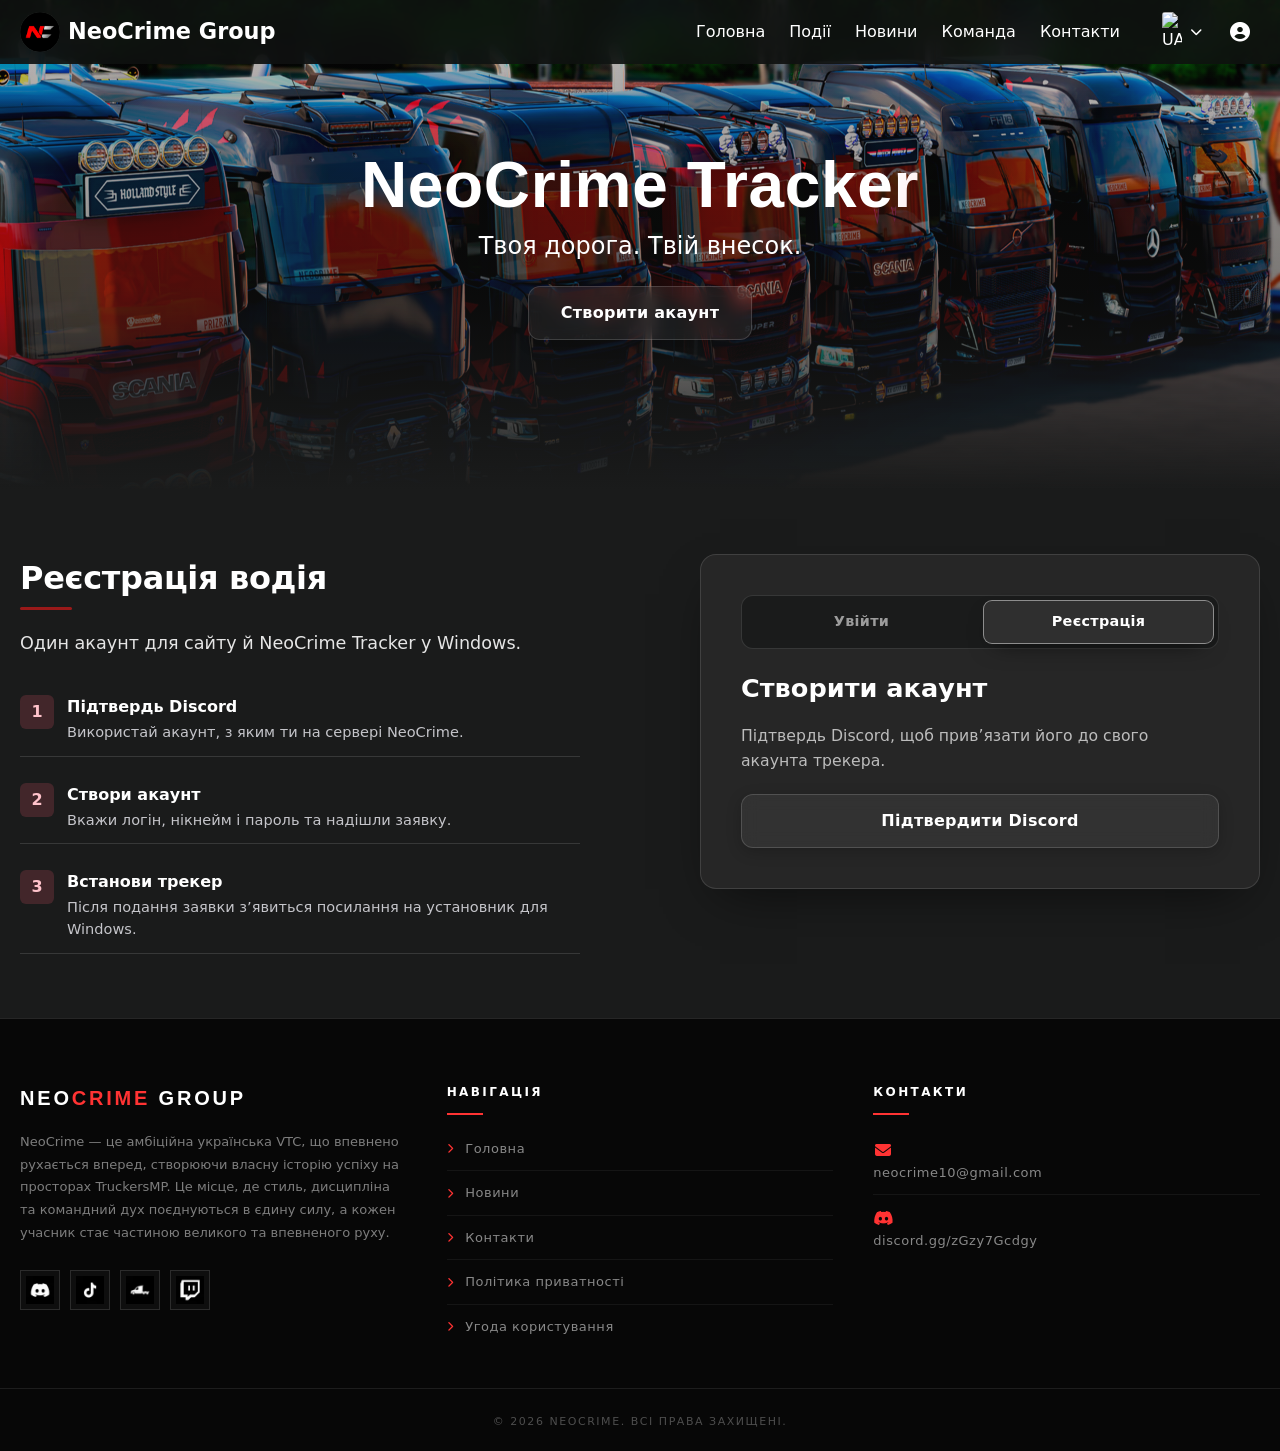
==== commit c2ad223d: "Add files via upload" ====
--- a/index.html
+++ b/index.html
@@ -1,196 +1,212 @@
-<!DOCTYPE html>
-<html lang="uk">
-<head>
-<meta charset="UTF-8">
-<meta name="viewport" content="width=device-width, initial-scale=1.0">
-<meta name="referrer" content="no-referrer">
-<meta http-equiv="Content-Security-Policy" content="default-src 'none'; script-src 'self'; style-src 'self' https://fonts.googleapis.com https://cdnjs.cloudflare.com; font-src https://fonts.gstatic.com https://cdnjs.cloudflare.com; img-src 'self' data: https://flagcdn.com; connect-src https://api.neocrime.space; base-uri 'none'; form-action 'none'">
-<link rel="icon" href="assets/logo.avif" type="image/avif">
-<link rel="apple-touch-icon" href="assets/logo.avif">
-<title>NeoCrime Tracker · Акаунт водія</title>
-<meta name="description" content="NeoCrime Tracker — акаунт водія NeoCrime VTC для рейсів у ETS2 та ATS.">
-<meta property="og:type" content="website">
-<meta property="og:site_name" content="NeoCrime VTC">
-<meta property="og:title" content="NeoCrime Tracker · Акаунт водія">
-<meta property="og:description" content="NeoCrime Tracker — акаунт водія NeoCrime VTC для рейсів у ETS2 та ATS.">
-<meta property="og:url" content="https://neocrime.space/tracker/">
-<meta property="og:locale" content="uk_UA">
-<meta property="og:locale:alternate" content="en_US">
-<meta property="og:image" content="https://neocrime.space/images/logo.avif">
-<meta name="theme-color" content="#000000">
-<link rel="preconnect" href="https://fonts.googleapis.com">
-<link rel="preconnect" href="https://fonts.gstatic.com" crossorigin>
-<link href="https://fonts.googleapis.com/css2?family=Montserrat:wght@400;500;600;700;800&family=Orbitron:wght@600;700;800;900&display=swap" rel="stylesheet">
-<link rel="stylesheet" href="https://cdnjs.cloudflare.com/ajax/libs/font-awesome/6.4.0/css/all.min.css">
-<link rel="stylesheet" href="site.css">
-<link rel="stylesheet" href="tracker.css">
-<script src="site.js" defer></script>
-<script src="tracker.js" defer></script>
-</head>
-<body>
-
-<header class="site-header">
-  <div class="header-inner">
-    <a class="logo-link" href="https://neocrime.space/">
-      <img alt="NeoCrime Logo" loading="lazy" width="40" height="40" decoding="async"
-           src="assets/logo.avif">
-      <h1>NeoCrime Group</h1>
-    </a>
-
-    <nav class="main-nav">
-      <ul>
-        <li><a class="nav-link" href="https://neocrime.space/">Головна</a></li>
-        <li><a class="nav-link" href="/events">Події</a></li>
-        <li><a class="nav-link" href="/news">Новини</a></li>
-        <li><a class="nav-link" href="/team">Команда</a></li>
-        <li><a class="nav-link" href="/contact">Контакти</a></li>
-        <li class="header-actions">
-          <div class="lang-switch-bw">
-            <div class="current-lang">
-              <img src="https://flagcdn.com/w40/ua.png" alt="UA">
-              <i class="fas fa-chevron-down"></i>
-            </div>
-            <div class="lang-dropdown-bw">
-              <a href="/tracker/eng"><img src="https://flagcdn.com/w40/gb.png" alt="EN"></a>
-            </div>
-          </div>
-          <div class="account-switch-bw">
-            <div class="current-account">
-              <i class="fas fa-circle-user"></i>
-            </div>
-            <div class="account-dropdown-bw">
-              <a href="https://api.neocrime.space/panel"><svg class="discord-icon" viewBox="0 0 127.14 96.36" xmlns="http://www.w3.org/2000/svg" width="16" height="16"><path fill="#5865F2" d="M107.7,8.07A105.15,105.15,0,0,0,81.47,0a72.06,72.06,0,0,0-3.36,6.83A97.68,97.68,0,0,0,49,6.83,72.37,72.37,0,0,0,45.64,0,105.89,105.89,0,0,0,19.39,8.09C2.79,32.65-1.71,56.6.54,80.21h0A105.73,105.73,0,0,0,32.71,96.36,77.7,77.7,0,0,0,39.6,85.25a68.42,68.42,0,0,1-10.85-5.18c.91-.66,1.8-1.34,2.66-2a75.57,75.57,0,0,0,64.32,0c.87.71,1.76,1.39,2.66,2a68.68,68.68,0,0,1-10.87,5.19,77,77,0,0,0,6.89,11.1A105.25,105.25,0,0,0,126.6,80.22h0C129.24,52.84,122.09,29.11,107.7,8.07ZM42.45,65.69C36.18,65.69,31,60,31,53s5-12.74,11.43-12.74S54,46,53.89,53,48.84,65.69,42.45,65.69Zm42.24,0C78.41,65.69,73.25,60,73.25,53s5-12.74,11.44-12.74S96.23,46,96.12,53,91.08,65.69,84.69,65.69Z"/></svg> Адмін панель</a>
-            </div>
-          </div>
-        </li>
-      </ul>
-    </nav>
-
-    <button class="burger-btn" aria-label="Меню">
-      <svg viewBox="0 0 448 512" xmlns="http://www.w3.org/2000/svg">
-        <path d="M0 96C0 78.3 14.3 64 32 64l384 0c17.7 0 32 14.3 32 32s-14.3 32-32 32L32 128C14.3 128 0 113.7 0 96zM0 256c0-17.7 14.3-32 32-32l384 0c17.7 0 32 14.3 32 32s-14.3 32-32 32L32 288c-17.7 0-32-14.3-32-32zM448 416c0 17.7-14.3 32-32 32L32 448c-17.7 0-32-14.3-32-32s14.3-32 32-32l384 0c17.7 0 32 14.3 32 32z"></path>
-      </svg>
-    </button>
-  </div>
-</header>
-
-<div class="hero-photo-wrap">
-  <img src="assets/hero.avif" alt="NeoCrime Tracker" loading="eager">
-  <div class="hero-content">
-    <h1>NeoCrime Tracker</h1>
-    <p>Твоя дорога. Твій внесок.</p>
-  </div>
-</div>
-
-<main class="tracker-section">
-  <div class="tracker-grid">
-    <div class="tracker-intro reveal">
-      <h2>Акаунт водія</h2>
-      <p>Створи акаунт NeoCrime Tracker для рейсів у ETS2 та ATS. Якщо акаунт уже є, увійди й перевір його статус.</p>
-    </div>
-
-    <section class="tracker-card reveal" aria-labelledby="account-title">
-      <div class="modes" id="modes">
-        <button type="button" data-mode="login" aria-controls="login" aria-pressed="true"><span data-i18n="login">Увійти</span></button>
-        <button type="button" data-mode="register" aria-controls="register" aria-pressed="false"><span data-i18n="register">Реєстрація</span></button>
-      </div>
-      <h3 id="account-title">Вхід до акаунта</h3>
-      <p id="notice" class="notice" role="status" aria-live="polite" hidden></p>
-
-      <form id="login">
-        <div class="form-field">
-          <label for="login-username" data-i18n="username">Логін</label>
-          <input id="login-username" name="login" type="text" autocomplete="username" required maxlength="32">
-        </div>
-        <div class="form-field">
-          <label for="login-password" data-i18n="password">Пароль</label>
-          <input id="login-password" name="password" type="password" autocomplete="current-password" required maxlength="128">
-        </div>
-        <button class="btn-hero btn-hero-primary" type="submit"><span data-i18n="login">Увійти</span></button>
-      </form>
-
-      <section id="register" hidden>
-        <div id="verify">
-          <p class="muted" data-i18n="discordHelp">Підтвердь Discord, щоб прив’язати його до свого акаунта трекера.</p>
-          <button class="btn-hero btn-hero-discord" id="discord" type="button"><span data-i18n="discord">Підтвердити Discord</span></button>
-          <button class="btn-hero" id="cancel" type="button" hidden><span data-i18n="cancel">Скасувати</span></button>
-        </div>
-        <form id="application" hidden>
-          <p class="verified"><span><span data-i18n="verified">Discord підтверджено</span><strong id="discord-name"></strong></span></p>
-          <div class="form-field">
-            <label for="reg-login" data-i18n="username">Логін</label>
-            <input id="reg-login" name="login" type="text" autocomplete="username" required minlength="3" maxlength="32" pattern="[a-zA-Z0-9][a-zA-Z0-9_.\-]{2,31}" aria-describedby="login-hint">
-            <small class="hint" id="login-hint" data-i18n="loginHint">3–32 символи. Латиниця, цифри, крапка, дефіс і підкреслення.</small>
-          </div>
-          <div class="form-field">
-            <label for="reg-nickname" data-i18n="nickname">Нікнейм</label>
-            <input id="reg-nickname" name="nickname" type="text" autocomplete="nickname" required minlength="2" maxlength="40">
-          </div>
-          <div class="form-field">
-            <label for="reg-password" data-i18n="password">Пароль</label>
-            <input id="reg-password" name="password" type="password" autocomplete="new-password" required minlength="8" maxlength="128" aria-describedby="password-hint">
-            <small class="hint" id="password-hint" data-i18n="passwordHint">Щонайменше 8 символів.</small>
-          </div>
-          <button class="btn-hero btn-hero-primary" type="submit"><span data-i18n="submit">Подати заявку</span></button>
-          <button class="btn-hero" id="reconnect" type="button"><span data-i18n="reconnect">Змінити Discord</span></button>
-        </form>
-      </section>
-
-      <section id="profile" hidden>
-        <p id="nickname" class="nickname"></p>
-        <p id="handle" class="muted"></p>
-        <p id="account-state" class="account-state"></p>
-        <p id="reason" class="muted" hidden></p>
-        <div class="profile-actions">
-          <button class="btn-hero btn-hero-primary" id="refresh" type="button"><span data-i18n="refresh">Оновити статус</span></button>
-          <button class="btn-hero" id="logout" type="button"><span data-i18n="logout">Вийти</span></button>
-        </div>
-      </section>
-      <noscript>Для входу й реєстрації потрібен JavaScript. / Sign-in and registration require JavaScript.</noscript>
-    </section>
-  </div>
-</main>
-
-<footer class="site-footer">
-  <div class="footer-container">
-
-    <div class="footer-col about-col">
-      <div class="footer-logo">Neo<span>Crime</span>&nbsp;Group</div>
-      <p>NeoCrime — це амбіційна українська VTC, що впевнено рухається вперед, створюючи власну історію успіху на просторах TruckersMP. Це місце, де стиль, дисципліна та командний дух поєднуються в єдину силу, а кожен учасник стає частиною великого та впевненого руху.</p>
-
-      <div class="social-img-links">
-        <a href="https://discord.gg/zGzy7Gcdgy" target="_blank"><img src="assets/social/1.avif" alt="Discord"></a>
-        <a href="https://www.tiktok.com/@neocrime_vtc" target="_blank"><img src="assets/social/2.avif" alt="TikTok"></a>
-        <a href="https://truckersmp.com/vtc/85940" target="_blank"><img src="assets/social/3.avif" alt="TruckersMP"></a>
-        <a href="https://www.twitch.tv/neocrime_vtc" target="_blank"><img src="assets/social/4.avif" alt="TruckersHub"></a>
-      </div>
-    </div>
-
-    <div class="footer-col nav-col">
-      <h4>Навігація</h4>
-      <ul>
-        <li><a href="https://neocrime.space/">Головна</a></li>
-        <li><a href="/news">Новини</a></li>
-        <li><a href="/contact">Контакти</a></li>
-        <li><a href="/privacy">Політика приватності</a></li>
-        <li><a href="/terms">Угода користування</a></li>
-      </ul>
-    </div>
-
-    <div class="footer-col contact-col">
-      <h4>Контакти</h4>
-      <ul>
-        <li><i class="fas fa-envelope"></i> <a href="mailto:neocrime10@gmail.com">neocrime10@gmail.com</a></li>
-        <li><i class="fab fa-discord"></i> <a href="https://discord.gg/zGzy7Gcdgy" target="_blank">discord.gg/zGzy7Gcdgy</a></li>
-      </ul>
-    </div>
-
-  </div>
-
-  <div class="footer-bottom">
-    <p>&copy; 2026 NeoCrime. Всі права захищені.</p>
-  </div>
-</footer>
-
-</body>
-</html>
+<!DOCTYPE html>
+<html lang="uk">
+<head>
+<meta charset="UTF-8">
+<meta name="viewport" content="width=device-width, initial-scale=1.0">
+<meta name="referrer" content="no-referrer">
+<meta http-equiv="Content-Security-Policy" content="default-src 'none'; script-src 'self'; style-src 'self' https://fonts.googleapis.com https://cdnjs.cloudflare.com; font-src https://fonts.gstatic.com https://cdnjs.cloudflare.com; img-src 'self' data: https://flagcdn.com; connect-src https://api.neocrime-group.com; base-uri 'none'; form-action 'none'">
+<link rel="icon" href="assets/logo.avif" type="image/avif">
+<link rel="apple-touch-icon" href="assets/logo.avif">
+<title>NeoCrime Tracker · Акаунт водія</title>
+<meta name="description" content="NeoCrime Tracker — акаунт водія NeoCrime VTC для рейсів у ETS2 та ATS.">
+<meta property="og:type" content="website">
+<meta property="og:site_name" content="NeoCrime VTC">
+<meta property="og:title" content="NeoCrime Tracker · Акаунт водія">
+<meta property="og:description" content="NeoCrime Tracker — акаунт водія NeoCrime VTC для рейсів у ETS2 та ATS.">
+<meta property="og:url" content="https://tracker.neocrime-group.com/">
+<meta property="og:locale" content="uk_UA">
+<meta property="og:locale:alternate" content="en_US">
+<meta property="og:image" content="https://neocrime.space/images/logo.avif">
+<meta name="theme-color" content="#000000">
+<link rel="preconnect" href="https://fonts.googleapis.com">
+<link rel="preconnect" href="https://fonts.gstatic.com" crossorigin>
+<link href="https://fonts.googleapis.com/css2?family=Montserrat:wght@400;500;600;700;800&family=Orbitron:wght@600;700;800;900&display=swap" rel="stylesheet">
+<link rel="stylesheet" href="https://cdnjs.cloudflare.com/ajax/libs/font-awesome/6.4.0/css/all.min.css">
+<link rel="stylesheet" href="site.css">
+<link rel="stylesheet" href="tracker.css">
+<script src="site.js" defer></script>
+<script src="tracker.js" defer></script>
+</head>
+<body>
+
+<header class="site-header">
+  <div class="header-inner">
+    <a class="logo-link" href="https://neocrime.space/">
+      <img alt="NeoCrime Logo" loading="lazy" width="40" height="40" decoding="async"
+           src="assets/logo.avif">
+      <h1>NeoCrime Group</h1>
+    </a>
+
+    <nav class="main-nav">
+      <ul>
+        <li><a class="nav-link" href="https://neocrime.space/">Головна</a></li>
+        <li><a class="nav-link" href="/events">Події</a></li>
+        <li><a class="nav-link" href="/news">Новини</a></li>
+        <li><a class="nav-link" href="/team">Команда</a></li>
+        <li><a class="nav-link" href="/contact">Контакти</a></li>
+        <li class="header-actions">
+          <div class="lang-switch-bw">
+            <div class="current-lang">
+              <img src="https://flagcdn.com/w40/ua.png" alt="UA">
+              <i class="fas fa-chevron-down"></i>
+            </div>
+            <div class="lang-dropdown-bw">
+              <a href="/tracker/eng"><img src="https://flagcdn.com/w40/gb.png" alt="EN"></a>
+            </div>
+          </div>
+          <div class="account-switch-bw">
+            <div class="current-account">
+              <i class="fas fa-circle-user"></i>
+            </div>
+            <div class="account-dropdown-bw">
+              <a href="https://api.neocrime.space/panel"><svg class="discord-icon" viewBox="0 0 127.14 96.36" xmlns="http://www.w3.org/2000/svg" width="16" height="16"><path fill="#5865F2" d="M107.7,8.07A105.15,105.15,0,0,0,81.47,0a72.06,72.06,0,0,0-3.36,6.83A97.68,97.68,0,0,0,49,6.83,72.37,72.37,0,0,0,45.64,0,105.89,105.89,0,0,0,19.39,8.09C2.79,32.65-1.71,56.6.54,80.21h0A105.73,105.73,0,0,0,32.71,96.36,77.7,77.7,0,0,0,39.6,85.25a68.42,68.42,0,0,1-10.85-5.18c.91-.66,1.8-1.34,2.66-2a75.57,75.57,0,0,0,64.32,0c.87.71,1.76,1.39,2.66,2a68.68,68.68,0,0,1-10.87,5.19,77,77,0,0,0,6.89,11.1A105.25,105.25,0,0,0,126.6,80.22h0C129.24,52.84,122.09,29.11,107.7,8.07ZM42.45,65.69C36.18,65.69,31,60,31,53s5-12.74,11.43-12.74S54,46,53.89,53,48.84,65.69,42.45,65.69Zm42.24,0C78.41,65.69,73.25,60,73.25,53s5-12.74,11.44-12.74S96.23,46,96.12,53,91.08,65.69,84.69,65.69Z"/></svg> Адмін панель</a>
+            </div>
+          </div>
+        </li>
+      </ul>
+    </nav>
+
+    <button class="burger-btn" aria-label="Меню">
+      <svg viewBox="0 0 448 512" xmlns="http://www.w3.org/2000/svg">
+        <path d="M0 96C0 78.3 14.3 64 32 64l384 0c17.7 0 32 14.3 32 32s-14.3 32-32 32L32 128C14.3 128 0 113.7 0 96zM0 256c0-17.7 14.3-32 32-32l384 0c17.7 0 32 14.3 32 32s-14.3 32-32 32L32 288c-17.7 0-32-14.3-32-32zM448 416c0 17.7-14.3 32-32 32L32 448c-17.7 0-32-14.3-32-32s14.3-32 32-32l384 0c17.7 0 32 14.3 32 32z"></path>
+      </svg>
+    </button>
+  </div>
+</header>
+
+<div class="hero-photo-wrap">
+  <img src="assets/hero.avif" alt="NeoCrime Tracker" loading="eager">
+  <div class="hero-content">
+    <h1>NeoCrime Tracker</h1>
+    <p>Твоя дорога. Твій внесок.</p>
+    <a href="#account" class="btn-hero btn-hero-primary registration-cta">Створити акаунт</a>
+  </div>
+</div>
+
+<main class="tracker-section" id="account">
+  <div class="tracker-grid">
+    <div class="tracker-intro">
+      <h2>Реєстрація водія</h2>
+      <p>Один акаунт для сайту й NeoCrime Tracker у Windows.</p>
+      <ol class="registration-steps">
+        <li><strong>Підтвердь Discord</strong><span>Використай акаунт, з яким ти на сервері NeoCrime.</span></li>
+        <li><strong>Створи акаунт</strong><span>Вкажи логін, нікнейм і пароль та надішли заявку.</span></li>
+        <li><strong>Встанови трекер</strong><span>Після подання заявки з’явиться посилання на установник для Windows.</span></li>
+      </ol>
+    </div>
+
+    <section class="tracker-card" aria-labelledby="account-title">
+      <div class="modes" id="modes">
+        <button type="button" data-mode="login" aria-controls="login" aria-pressed="false"><span data-i18n="login">Увійти</span></button>
+        <button type="button" data-mode="register" aria-controls="register" aria-pressed="true"><span data-i18n="register">Реєстрація</span></button>
+      </div>
+      <h3 id="account-title">Створити акаунт</h3>
+      <p id="notice" class="notice" role="status" aria-live="polite" hidden></p>
+
+      <form id="login" hidden>
+        <div class="form-field">
+          <label for="login-username" data-i18n="username">Логін</label>
+          <input id="login-username" name="login" type="text" autocomplete="username" required maxlength="32">
+        </div>
+        <div class="form-field">
+          <label for="login-password" data-i18n="password">Пароль</label>
+          <input id="login-password" name="password" type="password" autocomplete="current-password" required maxlength="128">
+        </div>
+        <button class="btn-hero btn-hero-primary" type="submit"><span data-i18n="login">Увійти</span></button>
+      </form>
+
+      <section id="register">
+        <div id="verify">
+          <p class="muted" data-i18n="discordHelp">Підтвердь Discord, щоб прив’язати його до свого акаунта трекера.</p>
+          <button class="btn-hero btn-hero-discord" id="discord" type="button"><span data-i18n="discord">Підтвердити Discord</span></button>
+          <a class="btn-hero" id="manual-discord" target="_blank" rel="noopener noreferrer" hidden><span data-i18n="manualDiscord"></span></a>
+          <button class="btn-hero" id="cancel" type="button" hidden><span data-i18n="cancel">Скасувати</span></button>
+        </div>
+        <form id="application" hidden>
+          <p class="verified"><span><span data-i18n="verified">Discord підтверджено</span><strong id="discord-name"></strong></span></p>
+          <div class="form-field">
+            <label for="reg-login" data-i18n="username">Логін</label>
+            <input id="reg-login" name="login" type="text" autocomplete="username" required minlength="3" maxlength="32" pattern="[a-zA-Z0-9][a-zA-Z0-9_.\-]{2,31}" aria-describedby="login-hint">
+            <small class="hint" id="login-hint" data-i18n="loginHint">3–32 символи. Латиниця, цифри, крапка, дефіс і підкреслення.</small>
+          </div>
+          <div class="form-field">
+            <label for="reg-nickname" data-i18n="nickname">Нікнейм</label>
+            <input id="reg-nickname" name="nickname" type="text" autocomplete="nickname" required minlength="2" maxlength="40">
+          </div>
+          <div class="form-field">
+            <label for="reg-password" data-i18n="password">Пароль</label>
+            <input id="reg-password" name="password" type="password" autocomplete="new-password" required minlength="8" maxlength="128" aria-describedby="password-hint">
+            <small class="hint" id="password-hint" data-i18n="passwordHint">Щонайменше 8 символів.</small>
+          </div>
+          <div class="form-field">
+            <label for="reg-confirm" data-i18n="confirmPassword"></label>
+            <input id="reg-confirm" name="confirm_password" type="password" autocomplete="new-password" required minlength="8" maxlength="128">
+          </div>
+          <button class="btn-hero btn-hero-primary" type="submit"><span data-i18n="submit">Подати заявку</span></button>
+          <button class="btn-hero" id="reconnect" type="button"><span data-i18n="reconnect">Змінити Discord</span></button>
+        </form>
+      </section>
+
+      <section id="profile" hidden>
+        <p id="nickname" class="nickname"></p>
+        <p id="handle" class="muted"></p>
+        <p id="account-state" class="account-state"></p>
+        <p id="reason" class="muted" hidden></p>
+        <section id="install-tracker" class="install-tracker" aria-labelledby="install-title" hidden>
+          <h4 id="install-title" data-i18n="installTitle"></h4>
+          <p id="install-detail"></p>
+          <a class="btn-hero btn-hero-primary" href="https://cdn.discordapp.com/attachments/1458759061414871092/1571498614566420520/NeoCrime-Tracker-Setup.exe" rel="noopener noreferrer" data-i18n="download"></a>
+        </section>
+        <div class="profile-actions">
+          <button class="btn-hero btn-hero-primary" id="refresh" type="button"><span data-i18n="refresh">Оновити статус</span></button>
+          <button class="btn-hero" id="logout" type="button"><span data-i18n="logout">Вийти</span></button>
+        </div>
+      </section>
+      <noscript>Для входу й реєстрації потрібен JavaScript. / Sign-in and registration require JavaScript.</noscript>
+    </section>
+  </div>
+</main>
+
+<footer class="site-footer">
+  <div class="footer-container">
+
+    <div class="footer-col about-col">
+      <div class="footer-logo">Neo<span>Crime</span>&nbsp;Group</div>
+      <p>NeoCrime — це амбіційна українська VTC, що впевнено рухається вперед, створюючи власну історію успіху на просторах TruckersMP. Це місце, де стиль, дисципліна та командний дух поєднуються в єдину силу, а кожен учасник стає частиною великого та впевненого руху.</p>
+
+      <div class="social-img-links">
+        <a href="https://discord.gg/zGzy7Gcdgy" target="_blank"><img src="assets/social/1.avif" alt="Discord"></a>
+        <a href="https://www.tiktok.com/@neocrime_vtc" target="_blank"><img src="assets/social/2.avif" alt="TikTok"></a>
+        <a href="https://truckersmp.com/vtc/85940" target="_blank"><img src="assets/social/3.avif" alt="TruckersMP"></a>
+        <a href="https://www.twitch.tv/neocrime_vtc" target="_blank"><img src="assets/social/4.avif" alt="TruckersHub"></a>
+      </div>
+    </div>
+
+    <div class="footer-col nav-col">
+      <h4>Навігація</h4>
+      <ul>
+        <li><a href="https://neocrime.space/">Головна</a></li>
+        <li><a href="/news">Новини</a></li>
+        <li><a href="/contact">Контакти</a></li>
+        <li><a href="/privacy">Політика приватності</a></li>
+        <li><a href="/terms">Угода користування</a></li>
+      </ul>
+    </div>
+
+    <div class="footer-col contact-col">
+      <h4>Контакти</h4>
+      <ul>
+        <li><i class="fas fa-envelope"></i> <a href="mailto:neocrime10@gmail.com">neocrime10@gmail.com</a></li>
+        <li><i class="fab fa-discord"></i> <a href="https://discord.gg/zGzy7Gcdgy" target="_blank">discord.gg/zGzy7Gcdgy</a></li>
+      </ul>
+    </div>
+
+  </div>
+
+  <div class="footer-bottom">
+    <p>&copy; 2026 NeoCrime. Всі права захищені.</p>
+  </div>
+</footer>
+
+</body>
+</html>
--- a/tracker.css
+++ b/tracker.css
@@ -147,3 +147,56 @@
 .btn-hero:disabled{ opacity:.58; cursor:wait; animation:none; transform:none; }
 .btn-hero:disabled::after{ display:none; }
 noscript{ display:block; margin-top:1rem; color:#bcbcbc; font-size:.9rem; }
+
+.hero-photo-wrap { height: clamp(300px, 45vw, 490px); }
+.registration-cta { margin-top: 1.35rem; }
+.tracker-section { padding-block: clamp(2rem, 5vw, 4rem); scroll-margin-top: 85px; }
+.tracker-grid { grid-template-columns: minmax(0, 1fr) minmax(0, 560px); }
+.tracker-intro h2::after { width: 52px; }
+.registration-steps {
+  list-style: none;
+  padding: 0;
+  margin: 1.6rem 0 0;
+  counter-reset: registration-step;
+  display: grid;
+  gap: .8rem;
+  max-width: 560px;
+}
+.registration-steps li {
+  counter-increment: registration-step;
+  display: grid;
+  grid-template-columns: 34px minmax(0, 1fr);
+  gap: 2px 13px;
+  align-items: start;
+  padding: 13px 0;
+  border-bottom: 1px solid #ffffff20;
+}
+.registration-steps li::before {
+  content: counter(registration-step);
+  grid-row: span 2;
+  display: grid;
+  place-items: center;
+  height: 34px;
+  background: #42262a;
+  color: #ffc3cb;
+  font-weight: 700;
+  border-radius: 6px;
+}
+.registration-steps strong { color: #fff; }
+.registration-steps span { color: #c5c5ca; font-size: .91rem; }
+.form-field .hint { color: #b1b1b7; }
+#manual-discord, #cancel, #reconnect { margin-top: .65rem; }
+.install-tracker {
+  margin: 0 0 1.2rem;
+  padding: 1rem;
+  border: 1px solid #426253;
+  border-radius: 10px;
+  background: #202c26;
+}
+.install-tracker h4 { color: #f0fff6; font-size: 1rem; }
+.install-tracker p { margin: .45rem 0 1rem; color: #d3ded7; font-size: .9rem; }
+.notice[data-kind=success] { border-left-color: #77cd98; background: #26342b; color: #ddffe8; }
+@media (max-width:900px) {
+  .tracker-grid { grid-template-columns: minmax(0, 1fr); }
+  .tracker-card { grid-row: 1; margin: 0 0 2rem; }
+}
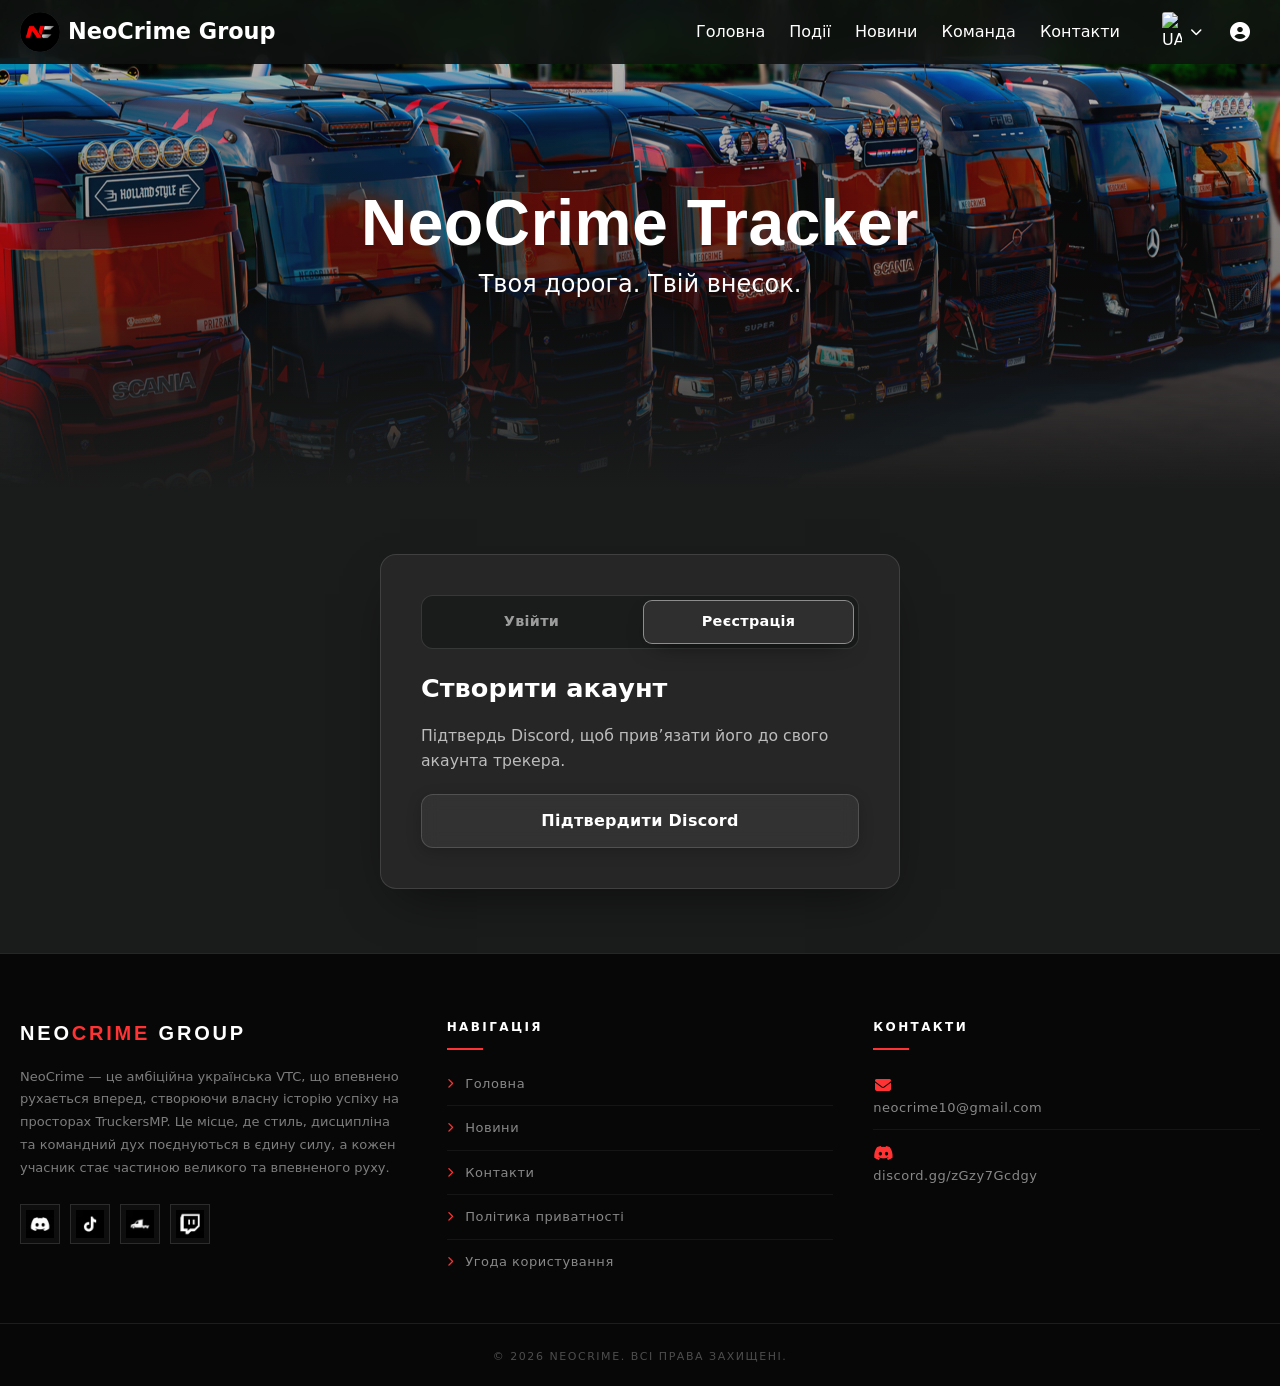
==== commit 7c89d357: "Add files via upload" ====
--- a/index.html
+++ b/index.html
@@ -4,7 +4,7 @@
 <meta charset="UTF-8">
 <meta name="viewport" content="width=device-width, initial-scale=1.0">
 <meta name="referrer" content="no-referrer">
-<meta http-equiv="Content-Security-Policy" content="default-src 'none'; script-src 'self'; style-src 'self' https://fonts.googleapis.com https://cdnjs.cloudflare.com; font-src https://fonts.gstatic.com https://cdnjs.cloudflare.com; img-src 'self' data: https://flagcdn.com; connect-src https://api.neocrime-group.com; base-uri 'none'; form-action 'none'">
+<meta http-equiv="Content-Security-Policy" content="default-src 'none'; script-src 'self'; style-src 'self' https://fonts.googleapis.com https://cdnjs.cloudflare.com; font-src https://fonts.gstatic.com https://cdnjs.cloudflare.com; img-src 'self' data: https://flagcdn.com https://cdn.discordapp.com; connect-src https://api.neocrime-group.com; base-uri 'none'; form-action 'none'">
 <link rel="icon" href="assets/logo.avif" type="image/avif">
 <link rel="apple-touch-icon" href="assets/logo.avif">
 <title>NeoCrime Tracker · Акаунт водія</title>
@@ -79,22 +79,11 @@
   <div class="hero-content">
     <h1>NeoCrime Tracker</h1>
     <p>Твоя дорога. Твій внесок.</p>
-    <a href="#account" class="btn-hero btn-hero-primary registration-cta">Створити акаунт</a>
   </div>
 </div>
 
 <main class="tracker-section" id="account">
   <div class="tracker-grid">
-    <div class="tracker-intro">
-      <h2>Реєстрація водія</h2>
-      <p>Один акаунт для сайту й NeoCrime Tracker у Windows.</p>
-      <ol class="registration-steps">
-        <li><strong>Підтвердь Discord</strong><span>Використай акаунт, з яким ти на сервері NeoCrime.</span></li>
-        <li><strong>Створи акаунт</strong><span>Вкажи логін, нікнейм і пароль та надішли заявку.</span></li>
-        <li><strong>Встанови трекер</strong><span>Після подання заявки з’явиться посилання на установник для Windows.</span></li>
-      </ol>
-    </div>
-
     <section class="tracker-card" aria-labelledby="account-title">
       <div class="modes" id="modes">
         <button type="button" data-mode="login" aria-controls="login" aria-pressed="false"><span data-i18n="login">Увійти</span></button>
@@ -148,8 +137,11 @@
       </section>
 
       <section id="profile" hidden>
-        <p id="nickname" class="nickname"></p>
-        <p id="handle" class="muted"></p>
+        <div class="cabinet-identity">
+          <img id="account-avatar" class="account-avatar" src="assets/logo.avif" width="64" height="64" alt="">
+          <div><p id="nickname" class="nickname"></p><p id="handle" class="muted"></p>
+          <p id="account-discord" class="muted"></p></div>
+        </div>
         <p id="account-state" class="account-state"></p>
         <p id="reason" class="muted" hidden></p>
         <section id="install-tracker" class="install-tracker" aria-labelledby="install-title" hidden>
@@ -161,6 +153,34 @@
           <button class="btn-hero btn-hero-primary" id="refresh" type="button"><span data-i18n="refresh">Оновити статус</span></button>
           <button class="btn-hero" id="logout" type="button"><span data-i18n="logout">Вийти</span></button>
         </div>
+        <p id="cabinet-status" class="muted" role="status" hidden></p>
+        <div id="cabinet-data" hidden>
+          <dl id="cabinet-totals" class="cabinet-metrics"></dl>
+          <section id="cabinet-wallet" class="cabinet-panel" hidden>
+            <h4 data-i18n="wallet"></h4>
+            <dl id="wallet-totals" class="cabinet-metrics"></dl>
+            <progress id="level-progress" max="100" value="0" hidden></progress>
+          </section>
+          <section class="cabinet-panel">
+            <div class="chart-heading">
+              <div><h4 data-i18n="distance"></h4><p id="chart-summary" class="muted"></p></div>
+              <div class="chart-periods" aria-label="UTC">
+                <button type="button" data-period="day" data-i18n="day"></button>
+                <button type="button" data-period="week" data-i18n="week" aria-pressed="true"></button>
+                <button type="button" data-period="month" data-i18n="month"></button>
+                <button type="button" data-period="all" data-i18n="all"></button>
+              </div>
+            </div>
+            <svg id="mileage-chart" viewBox="0 0 700 185" role="img"></svg>
+          </section>
+          <section id="cabinet-records" class="cabinet-panel" hidden>
+            <h4 data-i18n="records"></h4>
+            <div class="metric-table-wrap">
+              <table><thead><tr><th scope="col" data-i18n="metric"></th><th scope="col" data-i18n="minimum"></th><th scope="col" data-i18n="average"></th><th scope="col" data-i18n="maximum"></th></tr></thead>
+              <tbody id="metric-rows"></tbody></table>
+            </div>
+          </section>
+        </div>
       </section>
       <noscript>Для входу й реєстрації потрібен JavaScript. / Sign-in and registration require JavaScript.</noscript>
     </section>
--- a/tracker.css
+++ b/tracker.css
@@ -200,3 +200,49 @@
   .tracker-grid { grid-template-columns: minmax(0, 1fr); }
   .tracker-card { grid-row: 1; margin: 0 0 2rem; }
 }
+
+.tracker-grid { display: flex; justify-content: center; }
+.tracker-card { width: min(100%, 520px); min-width: 0; }
+.tracker-card.has-account { width: min(100%, 960px); }
+.cabinet-identity { display: flex; align-items: center; gap: 1rem; margin-bottom: 1rem; }
+.cabinet-identity .muted { margin: 0; }
+.account-avatar {
+  display: block; flex: 0 0 64px; border: 1px solid #ffffff32;
+  border-radius: 50%; object-fit: cover; background: #151518;
+}
+.profile-actions { margin-bottom: 1.25rem; }
+.cabinet-metrics {
+  display: grid; grid-template-columns: repeat(auto-fit, minmax(min(100%, 150px), 1fr));
+  gap: 9px; padding: 0; margin: 0;
+}
+.cabinet-metrics > div {
+  min-width: 0; padding: .8rem .9rem;
+  background: #1d1d21; border: 1px solid #ffffff16; border-radius: 8px;
+}
+.cabinet-metrics dt { color: #bfc0ca; font-size: .78rem; line-height: 1.35; }
+.cabinet-metrics dd { margin: .35rem 0 0; color: #f6f5f8; font-weight: 700; overflow-wrap: anywhere; }
+.cabinet-panel { margin-top: 1rem; padding: 1rem; background: #202024; border: 1px solid #ffffff20; border-radius: 9px; }
+.cabinet-panel h4 { margin: 0 0 .7rem; color: #f6f5f8; font-size: 1.04rem; }
+#level-progress { display: block; width: 100%; height: 9px; margin-top: .85rem; accent-color: #bd4c5c; }
+.chart-heading { display: flex; flex-wrap: wrap; justify-content: space-between; align-items: start; gap: .6rem; }
+.chart-heading h4, .chart-heading .muted { margin-bottom: .25rem; }
+.chart-periods { display: flex; flex-wrap: wrap; gap: 4px; }
+.chart-periods button {
+  padding: .4rem .65rem; color: #e8e6ed; font: inherit; font-size: .8rem;
+  background: #151519; border: 1px solid #ffffff27; border-radius: 4px; cursor: pointer;
+}
+.chart-periods button[aria-pressed=true] { background: #a93649; color: white; }
+.chart-periods button:focus-visible { outline: 2px solid #f0a7b3; outline-offset: 2px; }
+#mileage-chart { display: block; width: 100%; margin-top: .5rem; }
+#mileage-chart rect { fill: #c65466; }
+#mileage-chart rect:hover { fill: #f08b9a; }
+#mileage-chart line { stroke: #53525e; }
+#mileage-chart text { fill: #d0cdd7; font-size: 14px; }
+.metric-table-wrap { overflow-x: auto; }
+.cabinet-panel table { width: 100%; border-collapse: collapse; font-variant-numeric: tabular-nums; }
+.cabinet-panel th, .cabinet-panel td { padding: .55rem .45rem; border-bottom: 1px solid #ffffff15; text-align: left; font-size: .82rem; }
+.cabinet-panel thead th { color: #bebac7; font-weight: 600; }
+@media (max-width: 480px) {
+  .cabinet-panel { padding: .75rem; }
+  .cabinet-metrics { grid-template-columns: repeat(2, minmax(0, 1fr)); }
+}
